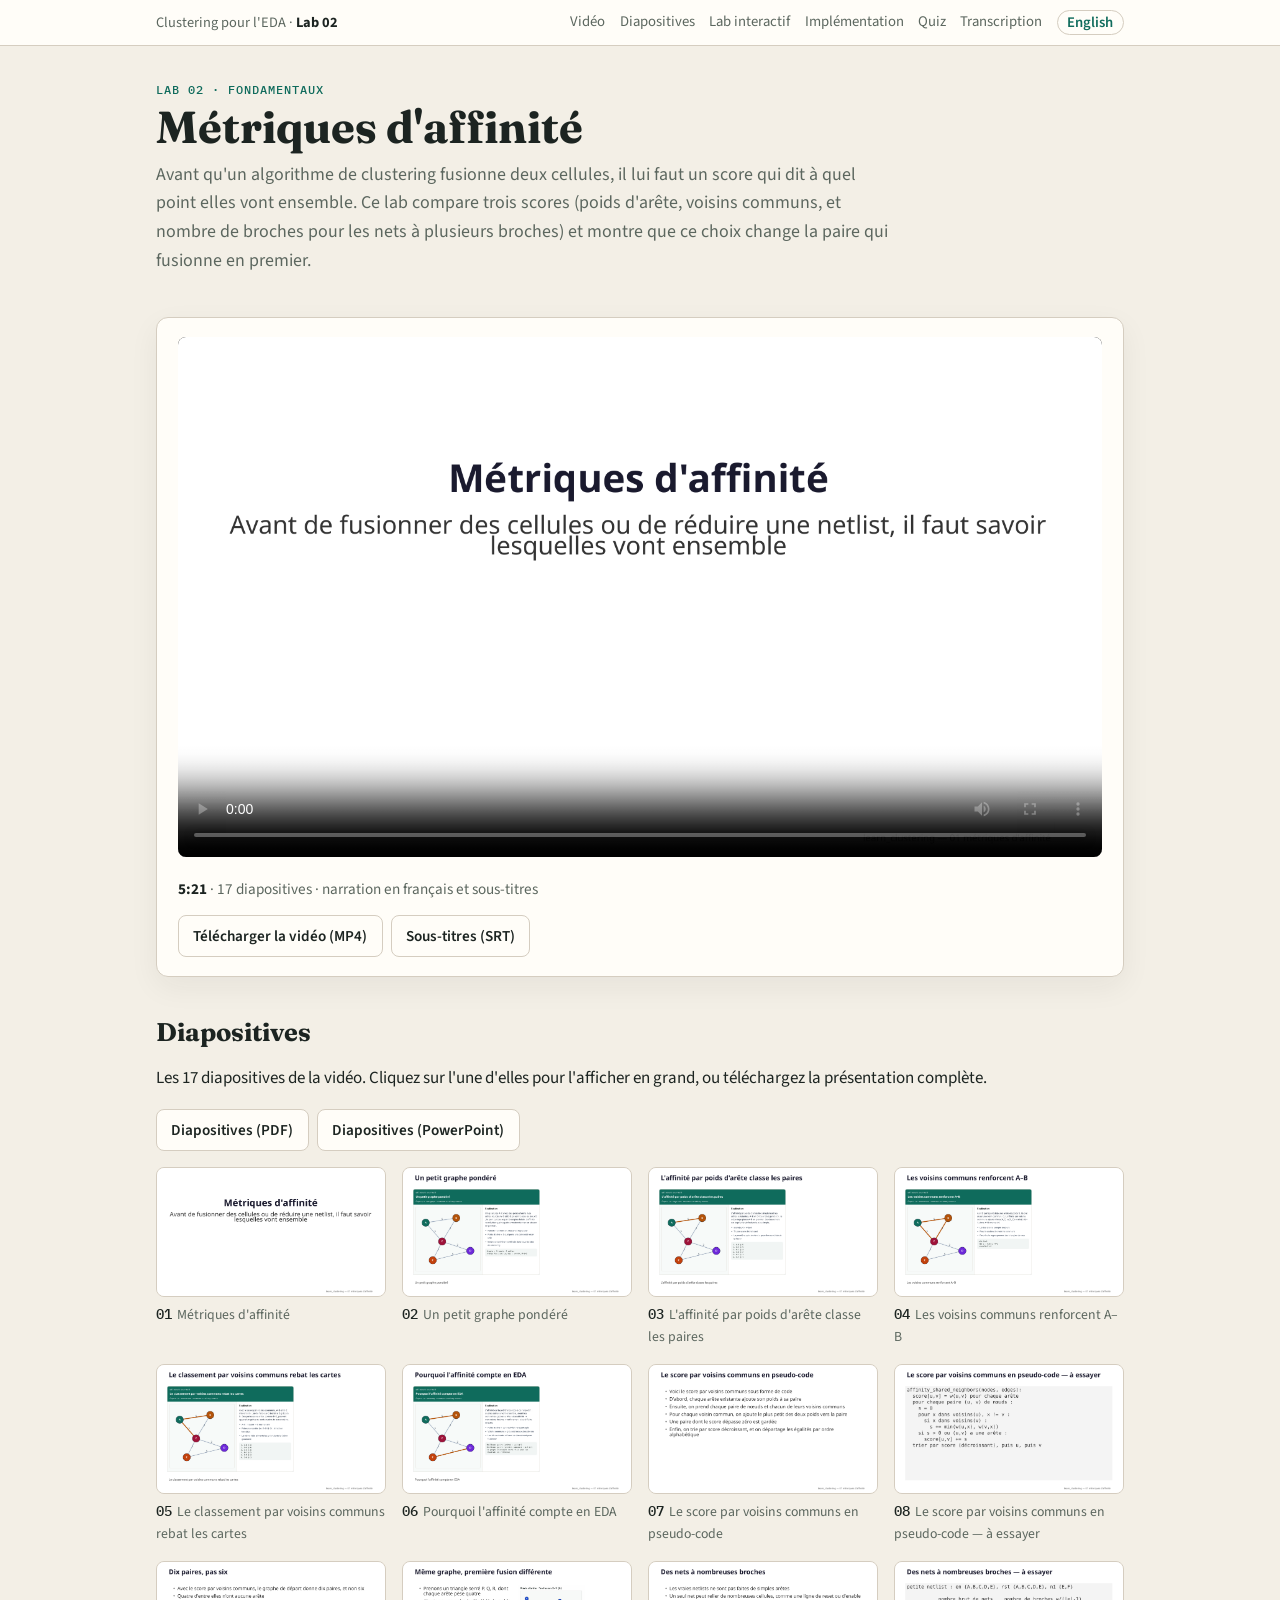
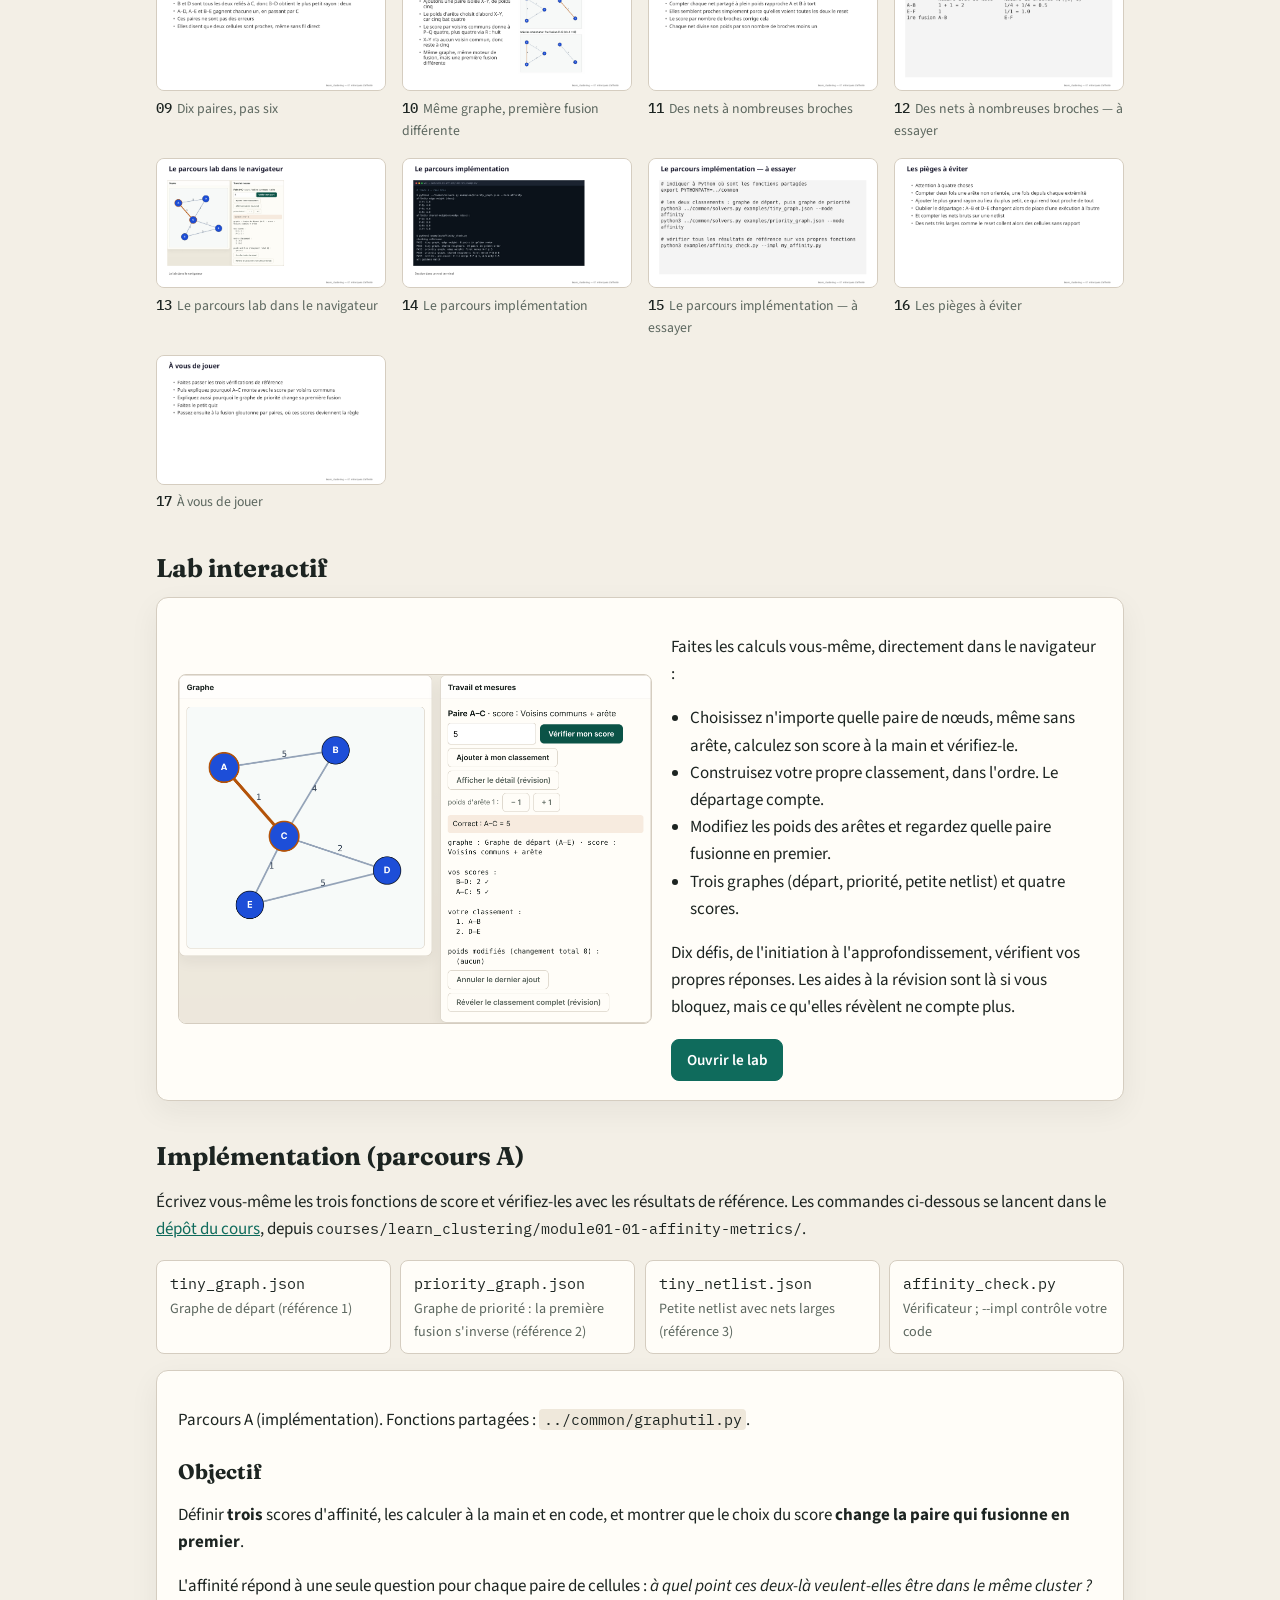
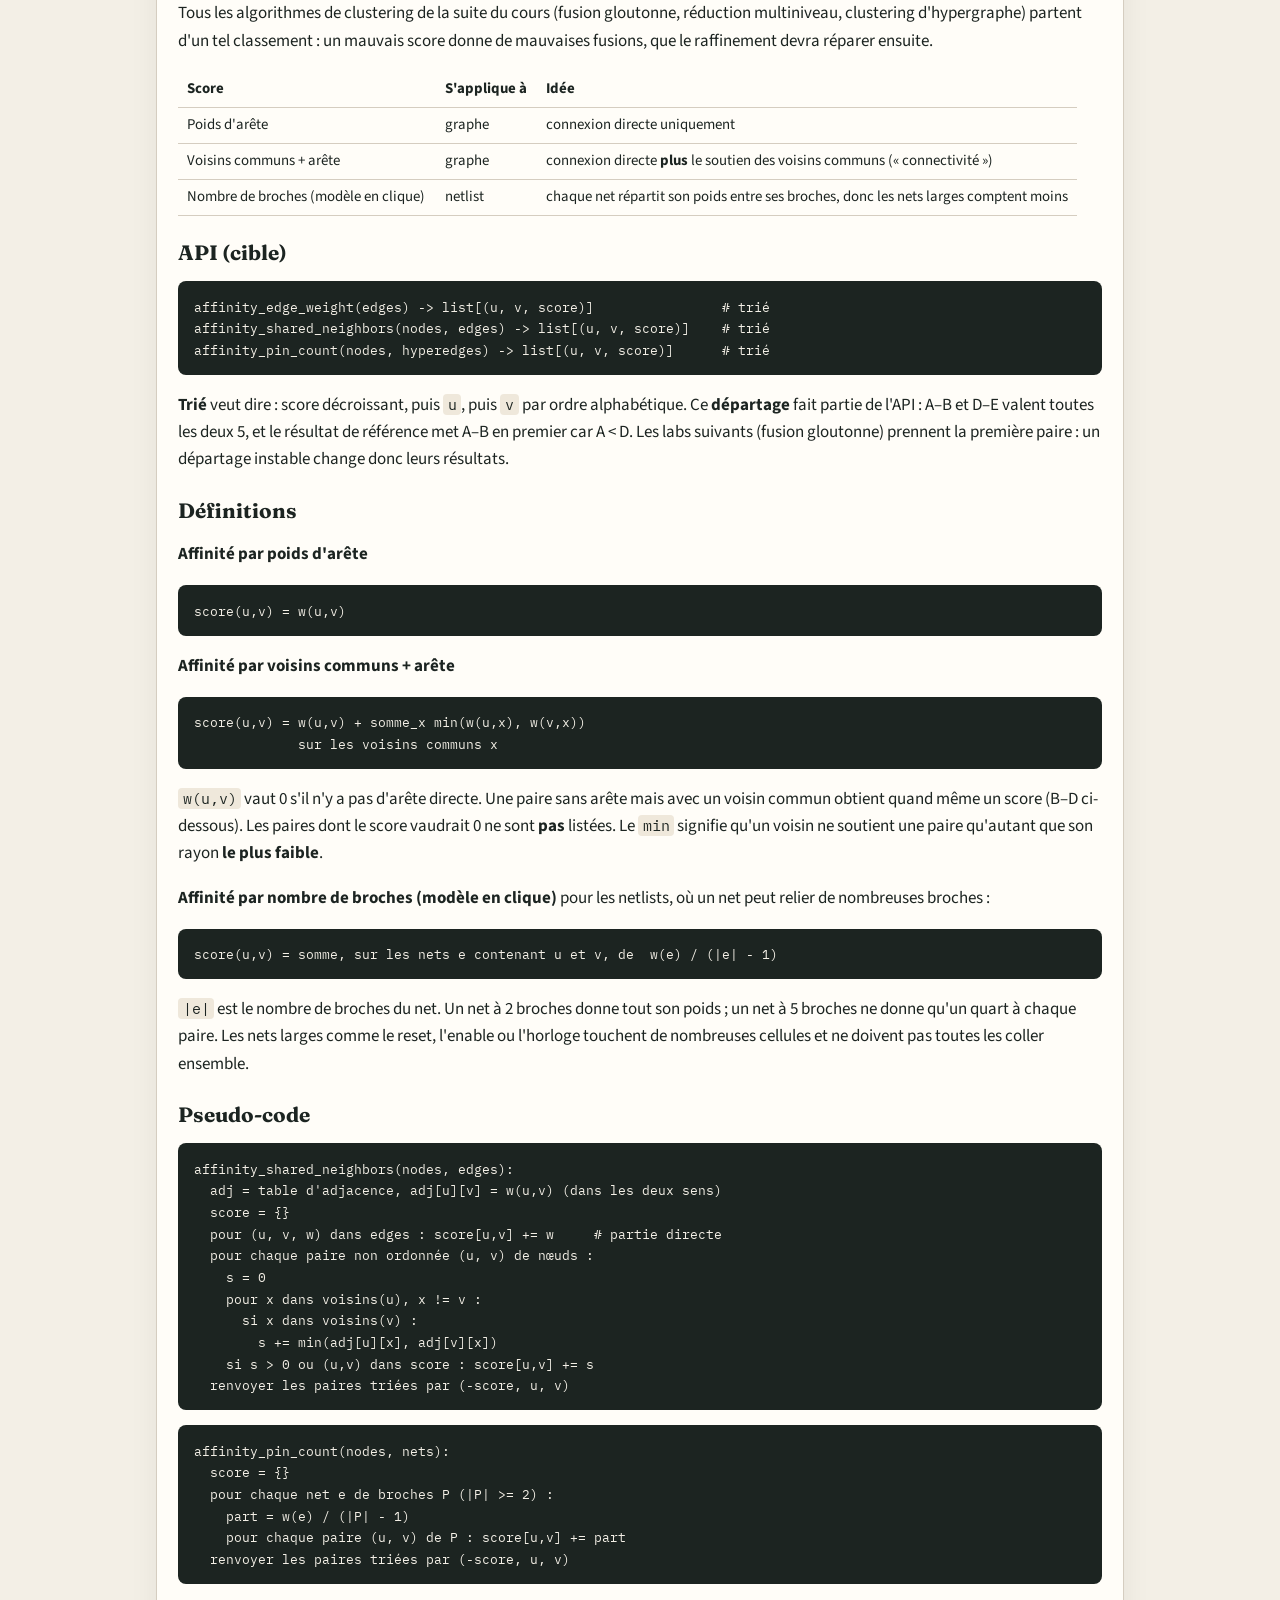
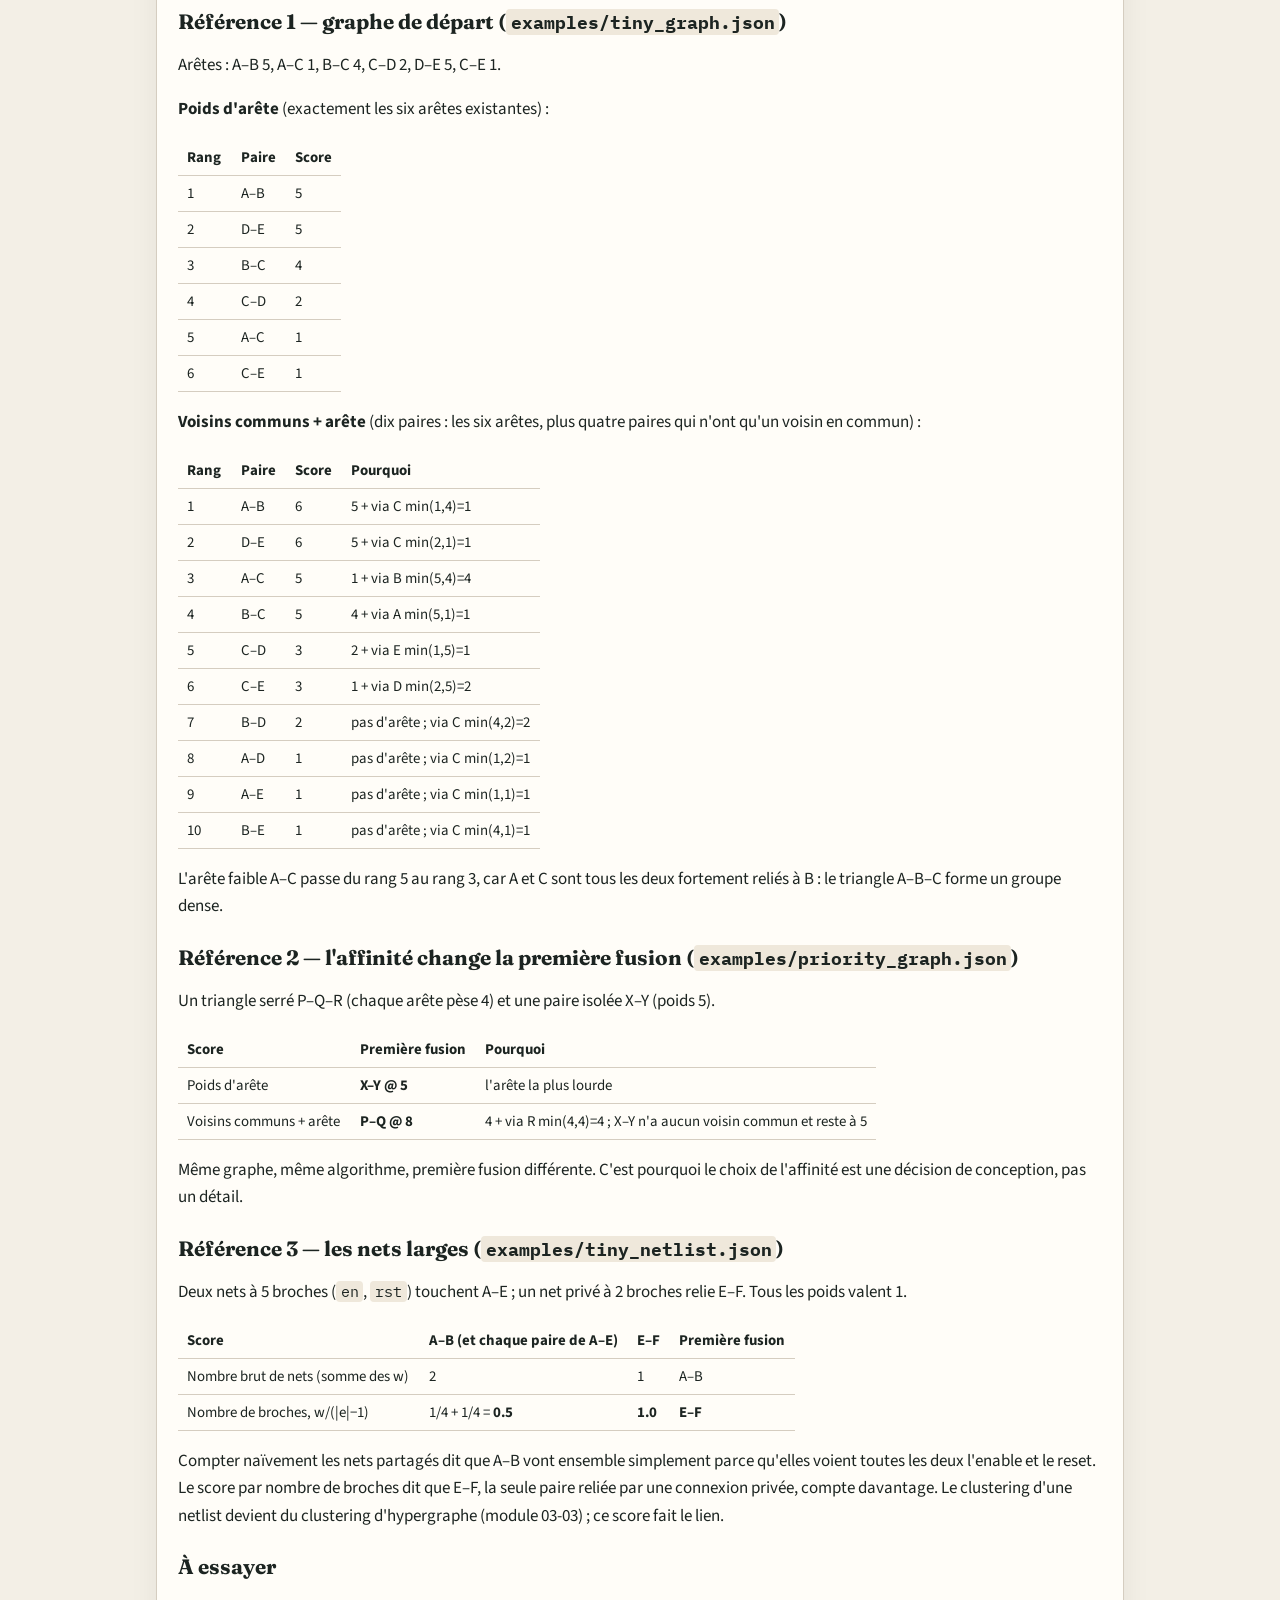
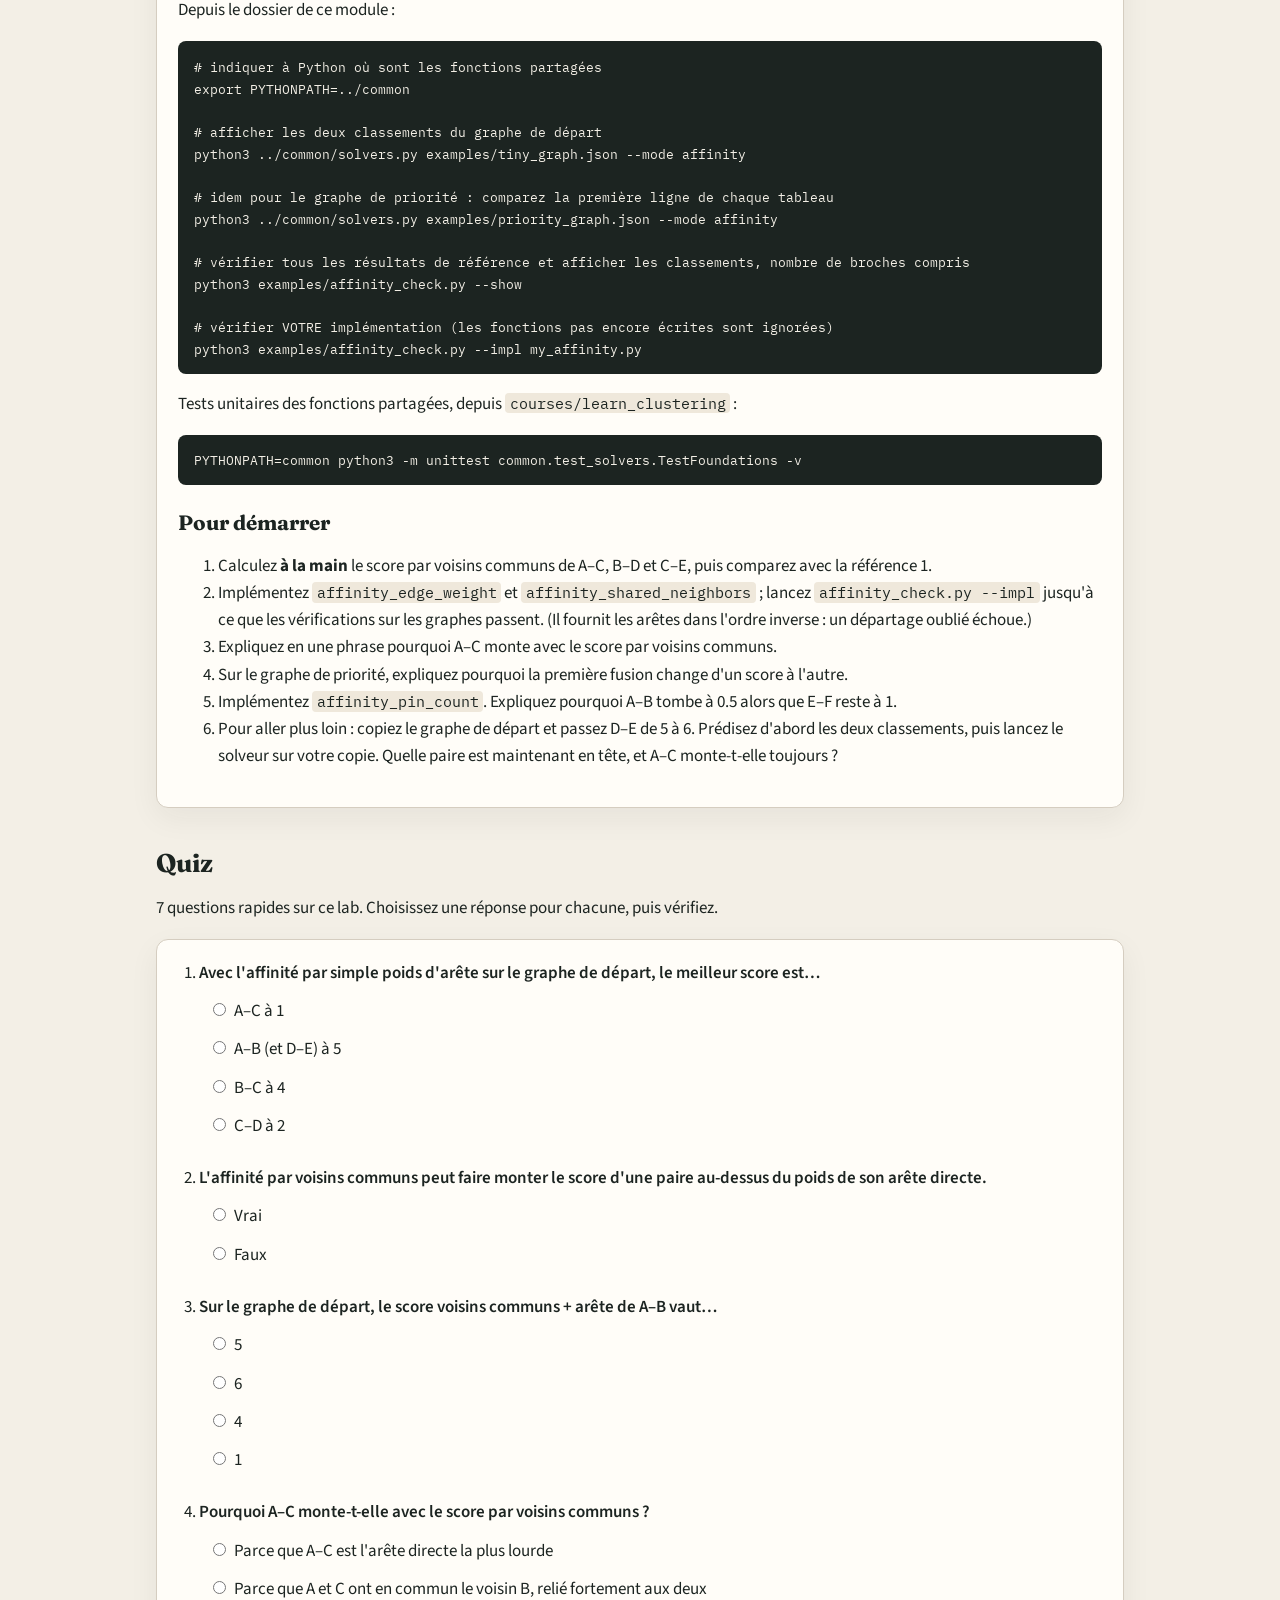
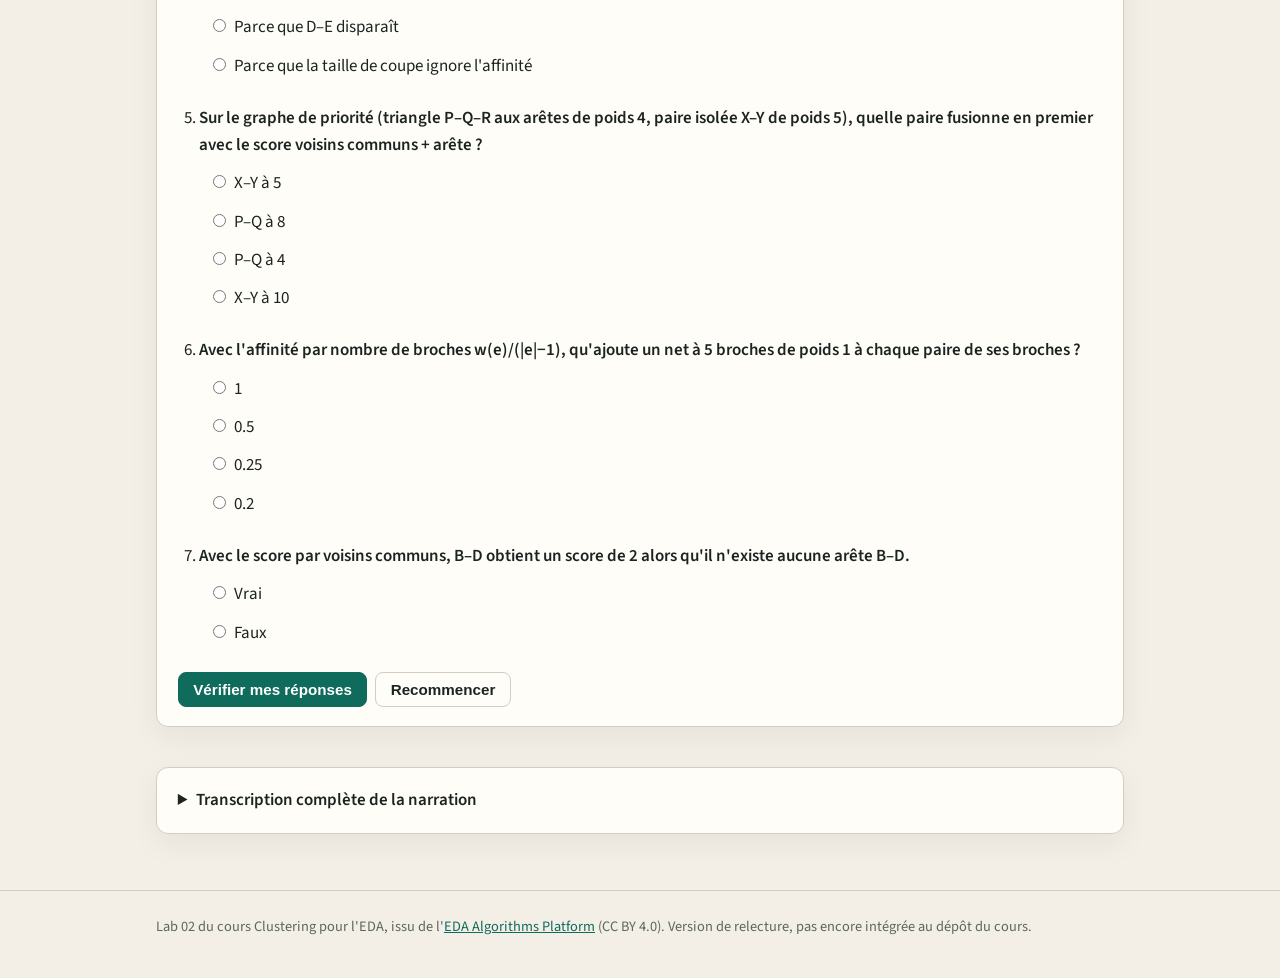
==== docs/fr/index.html @ 21b6558d "Add French version (page, lab, slides, narrated video, subtitles)" ====
<!DOCTYPE html>
<html lang="fr">
<head>
  <meta charset="utf-8">
  <meta name="viewport" content="width=device-width, initial-scale=1">
  <title>Lab 02 — Métriques d'affinité · Clustering pour l'EDA</title>
  <meta name="description" content="Lab 02 du cours Clustering pour l'EDA : affinité par poids d'arête, par voisins communs et par nombre de broches, avec vidéo commentée, diapositives, lab interactif dans le navigateur et quiz.">
  <link rel="alternate" hreflang="en" href="../index.html">
  <link rel="stylesheet" href="../page.css">
</head>
<body>
  <header class="top">
    <div class="wrap">
      <span class="crumb">Clustering pour l'EDA · <strong>Lab 02</strong></span>
      <nav class="toc" aria-label="Sur cette page">
        <a href="#video">Vidéo</a>
        <a href="#slides">Diapositives</a>
        <a href="#lab">Lab interactif</a>
        <a href="#implement">Implémentation</a>
        <a href="#quiz">Quiz</a>
        <a href="#transcript">Transcription</a>
        <a class="lang-switch" href="../index.html" hreflang="en" lang="en" title="Read this page in English">English</a>
      </nav>
    </div>
  </header>

  <main class="wrap">
    <div class="hero">
      <p class="eyebrow">Lab 02 · Fondamentaux</p>
      <h1>Métriques d'affinité</h1>
      <p class="lead">Avant qu'un algorithme de clustering fusionne deux cellules, il lui faut un score qui dit à quel point elles vont ensemble. Ce lab compare trois scores (poids d'arête, voisins communs, et nombre de broches pour les nets à plusieurs broches) et montre que ce choix change la paire qui fusionne en premier.</p>
    </div>

    <section id="video">
      <div class="card video-card">
        <video controls preload="metadata" poster="slides/01.png"><source src="video.mp4" type="video/mp4"><track kind="subtitles" src="subs.vtt" srclang="fr" label="Français" default>Votre navigateur ne prend pas en charge la balise vidéo.</video>
        <p class="meta"><strong>5:21</strong> · 17 diapositives · narration en français et sous-titres</p>
        <div class="btns"><a class="btn" href="video.mp4" download>Télécharger la vidéo (MP4)</a><a class="btn" href="subs.srt" download>Sous-titres (SRT)</a></div>
      </div>
    </section>

    <section id="slides">
      <h2>Diapositives</h2>
      <p>Les 17 diapositives de la vidéo. Cliquez sur l'une d'elles pour l'afficher en grand, ou téléchargez la présentation complète.</p>
      <div class="btns" style="margin-bottom:1rem">
        <a class="btn" href="slides.pdf">Diapositives (PDF)</a>
        <a class="btn" href="slides.pptx" download>Diapositives (PowerPoint)</a>
      </div>
      <div class="slides">
        <figure><a href="slides/01.png"><img src="slides/01.png" loading="lazy" alt="Diapositive 1: Métriques d&#x27;affinité"></a><figcaption><b>01</b>Métriques d&#x27;affinité</figcaption></figure>
<figure><a href="slides/02.png"><img src="slides/02.png" loading="lazy" alt="Diapositive 2: Un petit graphe pondéré"></a><figcaption><b>02</b>Un petit graphe pondéré</figcaption></figure>
<figure><a href="slides/03.png"><img src="slides/03.png" loading="lazy" alt="Diapositive 3: L&#x27;affinité par poids d&#x27;arête classe les paires"></a><figcaption><b>03</b>L&#x27;affinité par poids d&#x27;arête classe les paires</figcaption></figure>
<figure><a href="slides/04.png"><img src="slides/04.png" loading="lazy" alt="Diapositive 4: Les voisins communs renforcent A–B"></a><figcaption><b>04</b>Les voisins communs renforcent A–B</figcaption></figure>
<figure><a href="slides/05.png"><img src="slides/05.png" loading="lazy" alt="Diapositive 5: Le classement par voisins communs rebat les cartes"></a><figcaption><b>05</b>Le classement par voisins communs rebat les cartes</figcaption></figure>
<figure><a href="slides/06.png"><img src="slides/06.png" loading="lazy" alt="Diapositive 6: Pourquoi l&#x27;affinité compte en EDA"></a><figcaption><b>06</b>Pourquoi l&#x27;affinité compte en EDA</figcaption></figure>
<figure><a href="slides/07.png"><img src="slides/07.png" loading="lazy" alt="Diapositive 7: Le score par voisins communs en pseudo-code"></a><figcaption><b>07</b>Le score par voisins communs en pseudo-code</figcaption></figure>
<figure><a href="slides/08.png"><img src="slides/08.png" loading="lazy" alt="Diapositive 8: Le score par voisins communs en pseudo-code — à essayer"></a><figcaption><b>08</b>Le score par voisins communs en pseudo-code — à essayer</figcaption></figure>
<figure><a href="slides/09.png"><img src="slides/09.png" loading="lazy" alt="Diapositive 9: Dix paires, pas six"></a><figcaption><b>09</b>Dix paires, pas six</figcaption></figure>
<figure><a href="slides/10.png"><img src="slides/10.png" loading="lazy" alt="Diapositive 10: Même graphe, première fusion différente"></a><figcaption><b>10</b>Même graphe, première fusion différente</figcaption></figure>
<figure><a href="slides/11.png"><img src="slides/11.png" loading="lazy" alt="Diapositive 11: Des nets à nombreuses broches"></a><figcaption><b>11</b>Des nets à nombreuses broches</figcaption></figure>
<figure><a href="slides/12.png"><img src="slides/12.png" loading="lazy" alt="Diapositive 12: Des nets à nombreuses broches — à essayer"></a><figcaption><b>12</b>Des nets à nombreuses broches — à essayer</figcaption></figure>
<figure><a href="slides/13.png"><img src="slides/13.png" loading="lazy" alt="Diapositive 13: Le parcours lab dans le navigateur"></a><figcaption><b>13</b>Le parcours lab dans le navigateur</figcaption></figure>
<figure><a href="slides/14.png"><img src="slides/14.png" loading="lazy" alt="Diapositive 14: Le parcours implémentation"></a><figcaption><b>14</b>Le parcours implémentation</figcaption></figure>
<figure><a href="slides/15.png"><img src="slides/15.png" loading="lazy" alt="Diapositive 15: Le parcours implémentation — à essayer"></a><figcaption><b>15</b>Le parcours implémentation — à essayer</figcaption></figure>
<figure><a href="slides/16.png"><img src="slides/16.png" loading="lazy" alt="Diapositive 16: Les pièges à éviter"></a><figcaption><b>16</b>Les pièges à éviter</figcaption></figure>
<figure><a href="slides/17.png"><img src="slides/17.png" loading="lazy" alt="Diapositive 17: À vous de jouer"></a><figcaption><b>17</b>À vous de jouer</figcaption></figure>
      </div>
    </section>

    <section id="lab">
      <h2>Lab interactif</h2>
      <div class="card lab-grid">
        <a href="tools/affinity-metrics/index.html"><img src="img/lab-starter.png" alt="Le lab des métriques d'affinité : un graphe à gauche, la saisie du score et votre classement à droite"></a>
        <div>
          <p>Faites les calculs vous-même, directement dans le navigateur :</p>
          <ul>
            <li>Choisissez n&#x27;importe quelle paire de nœuds, même sans arête, calculez son score à la main et vérifiez-le.</li>
<li>Construisez votre propre classement, dans l&#x27;ordre. Le départage compte.</li>
<li>Modifiez les poids des arêtes et regardez quelle paire fusionne en premier.</li>
<li>Trois graphes (départ, priorité, petite netlist) et quatre scores.</li>
          </ul>
          <p>Dix défis, de l'initiation à l'approfondissement, vérifient vos propres réponses. Les aides à la révision sont là si vous bloquez, mais ce qu'elles révèlent ne compte plus.</p>
          <div class="btns"><a class="btn primary" href="tools/affinity-metrics/index.html">Ouvrir le lab</a></div>
        </div>
      </div>
    </section>

    <section id="implement">
      <h2>Implémentation (parcours A)</h2>
      <p>Écrivez vous-même les trois fonctions de score et vérifiez-les avec les résultats de référence. Les commandes ci-dessous se lancent dans le <a href="https://github.com/yongfu-li/eda-learning">dépôt du cours</a>, depuis <code>courses/learn_clustering/module01-01-affinity-metrics/</code>.</p>
      <div class="files">
        <a href="../examples/tiny_graph.json" download><code>tiny_graph.json</code><small>Graphe de départ (référence 1)</small></a>
<a href="../examples/priority_graph.json" download><code>priority_graph.json</code><small>Graphe de priorité : la première fusion s&#x27;inverse (référence 2)</small></a>
<a href="../examples/tiny_netlist.json" download><code>tiny_netlist.json</code><small>Petite netlist avec nets larges (référence 3)</small></a>
<a href="../examples/affinity_check.py" download><code>affinity_check.py</code><small>Vérificateur ; --impl contrôle votre code</small></a>
      </div>
      <div class="card md">
        <h1>Exemples — Métriques d'affinité</h1>
<p>Parcours A (implémentation). Fonctions partagées : <code>../common/graphutil.py</code>.</p>
<h2>Objectif</h2>
<p>Définir <strong>trois</strong> scores d'affinité, les calculer à la main et en code, et montrer que le
choix du score <strong>change la paire qui fusionne en premier</strong>.</p>
<p>L'affinité répond à une seule question pour chaque paire de cellules : <em>à quel point ces deux-là
veulent-elles être dans le même cluster ?</em> Tous les algorithmes de clustering de la suite du cours
(fusion gloutonne, réduction multiniveau, clustering d'hypergraphe) partent d'un tel classement :
un mauvais score donne de mauvaises fusions, que le raffinement devra réparer ensuite.</p>
<table>
<thead>
<tr>
<th>Score</th>
<th>S'applique à</th>
<th>Idée</th>
</tr>
</thead>
<tbody>
<tr>
<td>Poids d'arête</td>
<td>graphe</td>
<td>connexion directe uniquement</td>
</tr>
<tr>
<td>Voisins communs + arête</td>
<td>graphe</td>
<td>connexion directe <strong>plus</strong> le soutien des voisins communs (« connectivité »)</td>
</tr>
<tr>
<td>Nombre de broches (modèle en clique)</td>
<td>netlist</td>
<td>chaque net répartit son poids entre ses broches, donc les nets larges comptent moins</td>
</tr>
</tbody>
</table>
<h2>API (cible)</h2>
<pre><code class="language-text">affinity_edge_weight(edges) -&gt; list[(u, v, score)]                # trié
affinity_shared_neighbors(nodes, edges) -&gt; list[(u, v, score)]    # trié
affinity_pin_count(nodes, hyperedges) -&gt; list[(u, v, score)]      # trié
</code></pre>
<p><strong>Trié</strong> veut dire : score décroissant, puis <code>u</code>, puis <code>v</code> par ordre alphabétique. Ce <strong>départage</strong>
fait partie de l'API : A–B et D–E valent toutes les deux 5, et le résultat de référence met A–B en
premier car A &lt; D. Les labs suivants (fusion gloutonne) prennent la première paire : un départage
instable change donc leurs résultats.</p>
<h2>Définitions</h2>
<p><strong>Affinité par poids d'arête</strong></p>
<pre><code class="language-text">score(u,v) = w(u,v)
</code></pre>
<p><strong>Affinité par voisins communs + arête</strong></p>
<pre><code class="language-text">score(u,v) = w(u,v) + somme_x min(w(u,x), w(v,x))
             sur les voisins communs x
</code></pre>
<p><code>w(u,v)</code> vaut 0 s'il n'y a pas d'arête directe. Une paire sans arête mais avec un voisin commun
obtient quand même un score (B–D ci-dessous). Les paires dont le score vaudrait 0 ne sont <strong>pas</strong>
listées. Le <code>min</code> signifie qu'un voisin ne soutient une paire qu'autant que son rayon <strong>le plus faible</strong>.</p>
<p><strong>Affinité par nombre de broches (modèle en clique)</strong> pour les netlists, où un net peut relier
de nombreuses broches :</p>
<pre><code class="language-text">score(u,v) = somme, sur les nets e contenant u et v, de  w(e) / (|e| - 1)
</code></pre>
<p><code>|e|</code> est le nombre de broches du net. Un net à 2 broches donne tout son poids ; un net à 5 broches
ne donne qu'un quart à chaque paire. Les nets larges comme le reset, l'enable ou l'horloge touchent
de nombreuses cellules et ne doivent pas toutes les coller ensemble.</p>
<h2>Pseudo-code</h2>
<pre><code class="language-text">affinity_shared_neighbors(nodes, edges):
  adj = table d'adjacence, adj[u][v] = w(u,v) (dans les deux sens)
  score = {}
  pour (u, v, w) dans edges : score[u,v] += w     # partie directe
  pour chaque paire non ordonnée (u, v) de nœuds :
    s = 0
    pour x dans voisins(u), x != v :
      si x dans voisins(v) :
        s += min(adj[u][x], adj[v][x])
    si s &gt; 0 ou (u,v) dans score : score[u,v] += s
  renvoyer les paires triées par (-score, u, v)
</code></pre>
<pre><code class="language-text">affinity_pin_count(nodes, nets):
  score = {}
  pour chaque net e de broches P (|P| &gt;= 2) :
    part = w(e) / (|P| - 1)
    pour chaque paire (u, v) de P : score[u,v] += part
  renvoyer les paires triées par (-score, u, v)
</code></pre>
<h2>Référence 1 — graphe de départ (<code>examples/tiny_graph.json</code>)</h2>
<p>Arêtes : A–B 5, A–C 1, B–C 4, C–D 2, D–E 5, C–E 1.</p>
<p><strong>Poids d'arête</strong> (exactement les six arêtes existantes) :</p>
<table>
<thead>
<tr>
<th>Rang</th>
<th>Paire</th>
<th>Score</th>
</tr>
</thead>
<tbody>
<tr>
<td>1</td>
<td>A–B</td>
<td>5</td>
</tr>
<tr>
<td>2</td>
<td>D–E</td>
<td>5</td>
</tr>
<tr>
<td>3</td>
<td>B–C</td>
<td>4</td>
</tr>
<tr>
<td>4</td>
<td>C–D</td>
<td>2</td>
</tr>
<tr>
<td>5</td>
<td>A–C</td>
<td>1</td>
</tr>
<tr>
<td>6</td>
<td>C–E</td>
<td>1</td>
</tr>
</tbody>
</table>
<p><strong>Voisins communs + arête</strong> (dix paires : les six arêtes, plus quatre paires qui n'ont qu'un voisin en commun) :</p>
<table>
<thead>
<tr>
<th>Rang</th>
<th>Paire</th>
<th>Score</th>
<th>Pourquoi</th>
</tr>
</thead>
<tbody>
<tr>
<td>1</td>
<td>A–B</td>
<td>6</td>
<td>5 + via C min(1,4)=1</td>
</tr>
<tr>
<td>2</td>
<td>D–E</td>
<td>6</td>
<td>5 + via C min(2,1)=1</td>
</tr>
<tr>
<td>3</td>
<td>A–C</td>
<td>5</td>
<td>1 + via B min(5,4)=4</td>
</tr>
<tr>
<td>4</td>
<td>B–C</td>
<td>5</td>
<td>4 + via A min(5,1)=1</td>
</tr>
<tr>
<td>5</td>
<td>C–D</td>
<td>3</td>
<td>2 + via E min(1,5)=1</td>
</tr>
<tr>
<td>6</td>
<td>C–E</td>
<td>3</td>
<td>1 + via D min(2,5)=2</td>
</tr>
<tr>
<td>7</td>
<td>B–D</td>
<td>2</td>
<td>pas d'arête ; via C min(4,2)=2</td>
</tr>
<tr>
<td>8</td>
<td>A–D</td>
<td>1</td>
<td>pas d'arête ; via C min(1,2)=1</td>
</tr>
<tr>
<td>9</td>
<td>A–E</td>
<td>1</td>
<td>pas d'arête ; via C min(1,1)=1</td>
</tr>
<tr>
<td>10</td>
<td>B–E</td>
<td>1</td>
<td>pas d'arête ; via C min(4,1)=1</td>
</tr>
</tbody>
</table>
<p>L'arête faible A–C passe du rang 5 au rang 3, car A et C sont tous les deux fortement reliés à B :
le triangle A–B–C forme un groupe dense.</p>
<h2>Référence 2 — l'affinité change la première fusion (<code>examples/priority_graph.json</code>)</h2>
<p>Un triangle serré P–Q–R (chaque arête pèse 4) et une paire isolée X–Y (poids 5).</p>
<table>
<thead>
<tr>
<th>Score</th>
<th>Première fusion</th>
<th>Pourquoi</th>
</tr>
</thead>
<tbody>
<tr>
<td>Poids d'arête</td>
<td><strong>X–Y @ 5</strong></td>
<td>l'arête la plus lourde</td>
</tr>
<tr>
<td>Voisins communs + arête</td>
<td><strong>P–Q @ 8</strong></td>
<td>4 + via R min(4,4)=4 ; X–Y n'a aucun voisin commun et reste à 5</td>
</tr>
</tbody>
</table>
<p>Même graphe, même algorithme, première fusion différente. C'est pourquoi le choix de l'affinité
est une décision de conception, pas un détail.</p>
<h2>Référence 3 — les nets larges (<code>examples/tiny_netlist.json</code>)</h2>
<p>Deux nets à 5 broches (<code>en</code>, <code>rst</code>) touchent A–E ; un net privé à 2 broches relie E–F. Tous les poids valent 1.</p>
<table>
<thead>
<tr>
<th>Score</th>
<th>A–B (et chaque paire de A–E)</th>
<th>E–F</th>
<th>Première fusion</th>
</tr>
</thead>
<tbody>
<tr>
<td>Nombre brut de nets (somme des w)</td>
<td>2</td>
<td>1</td>
<td>A–B</td>
</tr>
<tr>
<td>Nombre de broches, w/(|e|−1)</td>
<td>1/4 + 1/4 = <strong>0.5</strong></td>
<td><strong>1.0</strong></td>
<td><strong>E–F</strong></td>
</tr>
</tbody>
</table>
<p>Compter naïvement les nets partagés dit que A–B vont ensemble simplement parce qu'elles voient toutes
les deux l'enable et le reset. Le score par nombre de broches dit que E–F, la seule paire reliée par
une connexion privée, compte davantage. Le clustering d'une netlist devient du clustering d'hypergraphe
(module 03-03) ; ce score fait le lien.</p>
<h2>À essayer</h2>
<p>Depuis le dossier de ce module :</p>
<pre><code class="language-bash"># indiquer à Python où sont les fonctions partagées
export PYTHONPATH=../common

# afficher les deux classements du graphe de départ
python3 ../common/solvers.py examples/tiny_graph.json --mode affinity

# idem pour le graphe de priorité : comparez la première ligne de chaque tableau
python3 ../common/solvers.py examples/priority_graph.json --mode affinity

# vérifier tous les résultats de référence et afficher les classements, nombre de broches compris
python3 examples/affinity_check.py --show

# vérifier VOTRE implémentation (les fonctions pas encore écrites sont ignorées)
python3 examples/affinity_check.py --impl my_affinity.py
</code></pre>
<p>Tests unitaires des fonctions partagées, depuis <code>courses/learn_clustering</code> :</p>
<pre><code class="language-bash">PYTHONPATH=common python3 -m unittest common.test_solvers.TestFoundations -v
</code></pre>
<h2>Pour démarrer</h2>
<ol>
<li>Calculez <strong>à la main</strong> le score par voisins communs de A–C, B–D et C–E, puis comparez avec la référence 1.</li>
<li>Implémentez <code>affinity_edge_weight</code> et <code>affinity_shared_neighbors</code> ; lancez
   <code>affinity_check.py --impl</code> jusqu'à ce que les vérifications sur les graphes passent. (Il fournit les
   arêtes dans l'ordre inverse : un départage oublié échoue.)</li>
<li>Expliquez en une phrase pourquoi A–C monte avec le score par voisins communs.</li>
<li>Sur le graphe de priorité, expliquez pourquoi la première fusion change d'un score à l'autre.</li>
<li>Implémentez <code>affinity_pin_count</code>. Expliquez pourquoi A–B tombe à 0.5 alors que E–F reste à 1.</li>
<li>Pour aller plus loin : copiez le graphe de départ et passez D–E de 5 à 6. Prédisez d'abord les deux
   classements, puis lancez le solveur sur votre copie. Quelle paire est maintenant en tête, et A–C
   monte-t-elle toujours ?</li>
</ol>
      </div>
    </section>

    <section id="quiz">
      <h2>Quiz</h2>
      <p>7 questions rapides sur ce lab. Choisissez une réponse pour chacune, puis vérifiez.</p>
      <div class="card quiz" id="quiz-root"
           data-check="Vérifier mes réponses" data-reset="Recommencer" data-pass="réussi"
           data-fail="réessayez" data-true="Vrai" data-false="Faux"></div>
      <script type="application/json" id="quiz-data">{"module": "module01-01-affinity-metrics", "title": "Quiz : métriques d'affinité", "passing_score": 0.67, "items": [{"id": "q1", "type": "multiple_choice", "prompt": "Avec l'affinité par simple poids d'arête sur le graphe de départ, le meilleur score est…", "choices": ["A–C à 1", "A–B (et D–E) à 5", "B–C à 4", "C–D à 2"], "answer": 1, "explain": "Les arêtes les plus lourdes sont A–B et D–E, de poids 5."}, {"id": "q2", "type": "true_false", "prompt": "L'affinité par voisins communs peut faire monter le score d'une paire au-dessus du poids de son arête directe.", "answer": true, "explain": "Le soutien des voisins communs s'ajoute au poids direct."}, {"id": "q3", "type": "multiple_choice", "prompt": "Sur le graphe de départ, le score voisins communs + arête de A–B vaut…", "choices": ["5", "6", "4", "1"], "answer": 1, "explain": "5 + min(A–C, B–C) = 5 + 1 = 6."}, {"id": "q4", "type": "multiple_choice", "prompt": "Pourquoi A–C monte-t-elle avec le score par voisins communs ?", "choices": ["Parce que A–C est l'arête directe la plus lourde", "Parce que A et C ont en commun le voisin B, relié fortement aux deux", "Parce que D–E disparaît", "Parce que la taille de coupe ignore l'affinité"], "answer": 1, "explain": "min(A–B, C–B) = 4 vient renforcer la faible arête A–C."}, {"id": "q5", "type": "multiple_choice", "prompt": "Sur le graphe de priorité (triangle P–Q–R aux arêtes de poids 4, paire isolée X–Y de poids 5), quelle paire fusionne en premier avec le score voisins communs + arête ?", "choices": ["X–Y à 5", "P–Q à 8", "P–Q à 4", "X–Y à 10"], "answer": 1, "explain": "P–Q = 4 + via R min(4,4) = 8. X–Y n'a aucun voisin commun et reste à 5. Le poids d'arête seul aurait fusionné X–Y en premier."}, {"id": "q6", "type": "multiple_choice", "prompt": "Avec l'affinité par nombre de broches w(e)/(|e|−1), qu'ajoute un net à 5 broches de poids 1 à chaque paire de ses broches ?", "choices": ["1", "0.5", "0.25", "0.2"], "answer": 2, "explain": "1 / (5 − 1) = 0.25. Les nets larges, comme le reset ou l'enable, répartissent leur poids et ne collent pas toutes les cellules ensemble."}, {"id": "q7", "type": "true_false", "prompt": "Avec le score par voisins communs, B–D obtient un score de 2 alors qu'il n'existe aucune arête B–D.", "answer": true, "explain": "B et D ont en commun le voisin C : min(w(B,C), w(D,C)) = min(4, 2) = 2. Seules les paires de score total 0 sont exclues."}]}</script>
    </section>

    <section id="transcript">
      <details class="card transcript">
        <summary>Transcription complète de la narration</summary>
        <h3>Métriques d&#x27;affinité</h3><p>Avant de fusionner des cellules ou de réduire une netlist, il faut savoir lesquelles vont ensemble. Ce score, c&#x27;est l&#x27;affinité. Vous allez comparer le poids d&#x27;arête et le score par voisins communs. Les deux sont testés sur le même petit graphe, pour voir qui fusionne en premier. Ensuite, vous verrez un graphe où ces deux scores ne sont pas d&#x27;accord. Enfin, un troisième score traite les vraies netlists, où un seul net touche de nombreuses cellules.</p>
<h3>Un petit graphe pondéré</h3><p>Cinq cellules, de A à E, reliées par des arêtes pondérées. Les arêtes lourdes A–B et D–E pèsent toutes les deux cinq ; le pont qui passe par C est plus faible. C&#x27;est l&#x27;affinité qui va décider quelles paires veulent former un cluster en premier.</p>
<h3>L&#x27;affinité par poids d&#x27;arête classe les paires</h3><p>L&#x27;affinité par poids d&#x27;arête se contente de trier les arêtes existantes. A–B et D–E sont à égalité à cinq ; le départage place A–B en premier. Ce classement est la priorité de fusion la plus simple.</p>
<h3>Les voisins communs renforcent A–B</h3><p>A et B partagent déjà une arête de poids cinq. Ils ont aussi un voisin commun : C. L&#x27;affinité par voisins communs ajoute le plus petit des deux rayons, c&#x27;est-à-dire un, donc A–B monte à six.</p>
<h3>Le classement par voisins communs rebat les cartes</h3><p>Avec le score par voisins communs, A–B et D–E mènent à six. L&#x27;arête faible A–C bondit à cinq grâce à B. Des paires sans arête, comme B–D, peuvent apparaître uniquement grâce à leurs voisins communs.</p>
<h3>Pourquoi l&#x27;affinité compte en EDA</h3><p>L&#x27;affinité, c&#x27;est la préférence locale de l&#x27;objectif : quelles cellules vont ensemble, avant les contraintes globales. Une mauvaise affinité donne de mauvaises fusions, et un raffinement plus difficile ensuite.</p>
<h3>Le score par voisins communs en pseudo-code</h3><p>Voici le score par voisins communs sous forme de code. D&#x27;abord, chaque arête existante ajoute son poids à sa paire. Ensuite, on prend chaque paire de nœuds et chacun de leurs voisins communs. Pour chaque voisin commun, on ajoute le plus petit des deux poids vers la paire. Une paire dont le score dépasse zéro est gardée. Enfin, on trie par score décroissant, et on départage les égalités par ordre alphabétique. Ainsi, la liste est toujours la même.</p>
<h3>Dix paires, pas six</h3><p>Avec le score par voisins communs, le graphe de départ donne dix paires, et non six. Quatre d&#x27;entre elles n&#x27;ont aucune arête. B et D sont tous les deux reliés à C, donc B–D obtient le plus petit rayon : deux. A–D, A–E et B–E gagnent chacune un, en passant par C. Ces paires ne sont pas des erreurs. Elles disent que deux cellules sont proches, même sans fil direct. Une paire n&#x27;est exclue que si son score vaut zéro.</p>
<h3>Même graphe, première fusion différente</h3><p>Prenons un triangle serré P, Q, R, dont chaque arête pèse quatre. Ajoutons une paire isolée X–Y, de poids cinq. Le poids d&#x27;arête choisit d&#x27;abord X–Y, car cinq bat quatre. Le score par voisins communs donne à P–Q quatre, plus quatre via R : huit. X–Y n&#x27;a aucun voisin commun, donc reste à cinq. Même graphe, même moteur de fusion, mais une première fusion différente.</p>
<h3>Des nets à nombreuses broches</h3><p>Les vraies netlists ne sont pas faites de simples arêtes. Un seul net peut relier de nombreuses cellules, comme une ligne de reset ou d&#x27;enable. Compter chaque net partagé à plein poids rapproche A et B à tort. Elles semblent proches simplement parce qu&#x27;elles voient toutes les deux le reset. Le score par nombre de broches corrige cela. Chaque net divise son poids par son nombre de broches moins un. Un net à deux broches compte donc entièrement. Un net à cinq broches ne donne qu&#x27;un quart à chaque paire.</p>
<h3>Le parcours lab dans le navigateur</h3><p>Dans le lab du navigateur, c&#x27;est vous qui calculez les scores. Cliquez sur deux nœuds pour choisir une paire, même une paire sans arête, calculez son score à la main, puis saisissez-le. Vous pouvez aussi construire votre propre classement, une paire à la fois, et modifier les poids des arêtes pour voir quelle paire fusionne en premier. Vous pouvez passer d&#x27;un graphe à l&#x27;autre et d&#x27;un score à l&#x27;autre. Les dix défis vérifient ce que vous avez saisi, votre classement et vos modifications. Le détail du calcul et le classement complet sont là pour réviser, mais tout ce qu&#x27;ils révèlent ne compte plus.</p>
<h3>Le parcours implémentation</h3><p>Dans le parcours implémentation, affichez les deux classements pour le graphe de départ, puis pour le graphe de priorité, et comparez la première ligne de chaque tableau. Ensuite, écrivez vos propres fonctions de score, y compris le nombre de broches, et lancez le vérificateur sur votre fichier. Il contrôle les trois scores, et il fournit les arêtes dans le désordre : un départage oublié apparaît donc comme un échec.</p>
<h3>Les pièges à éviter</h3><p>Attention à quatre choses. Compter deux fois une arête non orientée, une fois depuis chaque extrémité. Ajouter le plus grand rayon au lieu du plus petit, ce qui rend tout proche de tout. Oublier le départage : A–B et D–E changent alors de place d&#x27;une exécution à l&#x27;autre. Et compter les nets bruts sur une netlist. Des nets très larges comme le reset collent alors des cellules sans rapport.</p>
<h3>À vous de jouer</h3><p>Faites passer les trois vérifications de référence. Puis expliquez pourquoi A–C monte avec le score par voisins communs. Expliquez aussi pourquoi le graphe de priorité change sa première fusion. Faites le petit quiz. Passez ensuite à la fusion gloutonne par paires, où ces scores deviennent la règle.</p>
      </details>
    </section>
  </main>

  <footer>
    <div class="wrap">Lab 02 du cours Clustering pour l'EDA, issu de l'<a href="https://github.com/yongfu-li/eda-learning">EDA Algorithms Platform</a> (CC BY 4.0). Version de relecture, pas encore intégrée au dépôt du cours.</div>
  </footer>
  <script>
    // Keep the reader's place (#section) when switching language.
    document.querySelectorAll("a.lang-switch").forEach((a) =>
      a.addEventListener("click", () => { a.href = a.getAttribute("href").split("#")[0] + location.hash; })
    );
  </script>
  <script src="../quiz.js"></script>
</body>
</html>
---- docs/page.css ----
/* Lab 02 landing page. Tokens match the course platform (platform/assets/site.css). */
@import url("https://fonts.googleapis.com/css2?family=Fraunces:opsz,wght@9..144,500;9..144,700&family=IBM+Plex+Mono:wght@400;500&family=Source+Sans+3:wght@400;600;700&display=swap");

:root {
  --bg: #f3efe6;
  --surface: #fffdf8;
  --surface2: #efe8db;
  --ink: #1c2421;
  --muted: #5c675f;
  --accent: #0f6b5c;
  --accent-hover: #0b5347;
  --accent-soft: #d7efe8;
  --line: #d5cdc0;
  --ok: #1f7a4c;
  --ok-bg: #e4f5eb;
  --err: #a33b3b;
  --err-bg: #f8e6e6;
  --radius: 12px;
  --shadow: 0 10px 30px rgba(28, 36, 33, 0.06);
  --font: "Source Sans 3", "Segoe UI", sans-serif;
  --display: "Fraunces", Georgia, serif;
  --mono: "IBM Plex Mono", ui-monospace, monospace;
  --max: 1000px;
}

* { box-sizing: border-box; }
html { scroll-behavior: smooth; }
body {
  margin: 0;
  background: var(--bg);
  color: var(--ink);
  font: 17px/1.6 var(--font);
}
a { color: var(--accent); }
a:hover { color: var(--accent-hover); }
img { max-width: 100%; height: auto; display: block; }
code, pre { font-family: var(--mono); font-size: 0.88em; }

.wrap { max-width: var(--max); margin: 0 auto; padding: 0 16px; }

/* header + nav */
.top { border-bottom: 1px solid var(--line); background: var(--surface); position: sticky; top: 0; z-index: 5; }
.top .wrap { display: flex; flex-wrap: wrap; gap: 0.25rem 1.25rem; align-items: center; justify-content: space-between; padding-top: 0.6rem; padding-bottom: 0.6rem; }
.crumb { font-size: 0.9rem; color: var(--muted); }
.crumb strong { color: var(--ink); }
.toc { display: flex; flex-wrap: wrap; gap: 0.2rem 0.9rem; font-size: 0.92rem; }
.toc a { text-decoration: none; color: var(--muted); }
.toc a:hover { color: var(--accent); }

.hero { padding: 2.2rem 0 0.6rem; }
.eyebrow { font: 500 0.78rem var(--mono); letter-spacing: 0.08em; text-transform: uppercase; color: var(--accent); margin: 0; }
h1 { font: 700 clamp(2rem, 5vw, 2.8rem)/1.1 var(--display); margin: 0.3rem 0 0.6rem; }
.lead { font-size: 1.12rem; color: var(--muted); max-width: 46rem; margin: 0; }
h2 { font: 700 1.6rem/1.2 var(--display); margin: 0 0 0.8rem; }
h3 { font-size: 1.1rem; margin: 1.4rem 0 0.4rem; }

section { padding: 2rem 0 0.5rem; scroll-margin-top: 4rem; }
.card { background: var(--surface); border: 1px solid var(--line); border-radius: var(--radius); box-shadow: var(--shadow); padding: 1.2rem 1.3rem; }

/* video */
.video-card video { width: 100%; border-radius: 8px; background: #000; aspect-ratio: 16 / 9; }
.meta { margin: 0.7rem 0 0; color: var(--muted); font-size: 0.95rem; }
.meta strong { color: var(--ink); }
.missing { padding: 2.5rem 1rem; text-align: center; color: var(--muted); background: var(--surface2); border-radius: 8px; }

.btns { display: flex; flex-wrap: wrap; gap: 0.5rem; margin-top: 0.8rem; }
.btn { display: inline-flex; align-items: center; gap: 0.35rem; padding: 0.5rem 0.9rem; border-radius: 8px; border: 1px solid var(--line); background: var(--surface); color: var(--ink); text-decoration: none; font-weight: 600; font-size: 0.95rem; cursor: pointer; }
.btn:hover { border-color: var(--accent); color: var(--accent); }
.btn.primary { background: var(--accent); border-color: var(--accent); color: #fff; }
.btn.primary:hover { background: var(--accent-hover); color: #fff; }

/* lab */
.lab-grid { display: grid; grid-template-columns: 1.1fr 1fr; gap: 1.2rem; align-items: center; }
.lab-grid img { border-radius: 8px; border: 1px solid var(--line); }
.lab-grid ul { margin: 0.4rem 0 0; padding-left: 1.2rem; }
@media (max-width: 760px) { .lab-grid { grid-template-columns: 1fr; } }

/* slides */
.slides { display: grid; grid-template-columns: repeat(auto-fill, minmax(220px, 1fr)); gap: 1rem; }
.slides figure { margin: 0; }
.slides a { display: block; border: 1px solid var(--line); border-radius: 8px; overflow: hidden; background: #fff; }
.slides a:hover { border-color: var(--accent); }
.slides figcaption { font-size: 0.86rem; color: var(--muted); margin-top: 0.35rem; }
.slides figcaption b { color: var(--ink); font-family: var(--mono); font-weight: 500; margin-right: 0.3rem; }

/* quiz */
.quiz ol { padding-left: 1.3rem; margin: 0; }
.quiz li { margin-bottom: 1.2rem; }
.quiz .q { font-weight: 600; margin-bottom: 0.35rem; }
.quiz label { display: block; padding: 0.35rem 0.6rem; border-radius: 6px; cursor: pointer; }
.quiz label:hover { background: var(--surface2); }
.quiz input { margin-right: 0.5rem; }
.quiz .good { background: var(--ok-bg); }
.quiz .bad { background: var(--err-bg); }
.quiz .why { font-size: 0.92rem; color: var(--muted); margin: 0.3rem 0 0 0.6rem; }
.quiz .score { font-weight: 700; margin-left: 0.6rem; }

/* rendered markdown (Track A) */
.md table { border-collapse: collapse; margin: 0.6rem 0 1rem; font-size: 0.93rem; display: block; overflow-x: auto; }
.md th, .md td { border-bottom: 1px solid var(--line); padding: 0.35rem 0.6rem; text-align: left; }
.md pre { background: #1c2421; color: #f3efe6; padding: 0.9rem 1rem; border-radius: 8px; overflow-x: auto; line-height: 1.45; }
.md code { background: var(--surface2); padding: 0.05rem 0.3rem; border-radius: 4px; }
.md pre code { background: none; padding: 0; }
.md h1 { display: none; }
.md h2 { font-size: 1.3rem; margin-top: 1.6rem; }

.files { display: grid; grid-template-columns: repeat(auto-fill, minmax(230px, 1fr)); gap: 0.6rem; margin: 0.6rem 0 1rem; }
.files a { display: block; padding: 0.6rem 0.8rem; border: 1px solid var(--line); border-radius: 8px; background: var(--surface); text-decoration: none; color: var(--ink); }
.files a:hover { border-color: var(--accent); }
.files small { display: block; color: var(--muted); }

details summary { cursor: pointer; font-weight: 600; }
.transcript h3 { margin-top: 1.2rem; }

footer { margin-top: 3rem; padding: 1.5rem 0 2.5rem; border-top: 1px solid var(--line); color: var(--muted); font-size: 0.9rem; }

/* language switch */
.toc a.lang-switch { color: var(--accent); font-weight: 600; border: 1px solid var(--line); border-radius: 999px; padding: 0 0.6rem; }
.toc a.lang-switch:hover { border-color: var(--accent); }
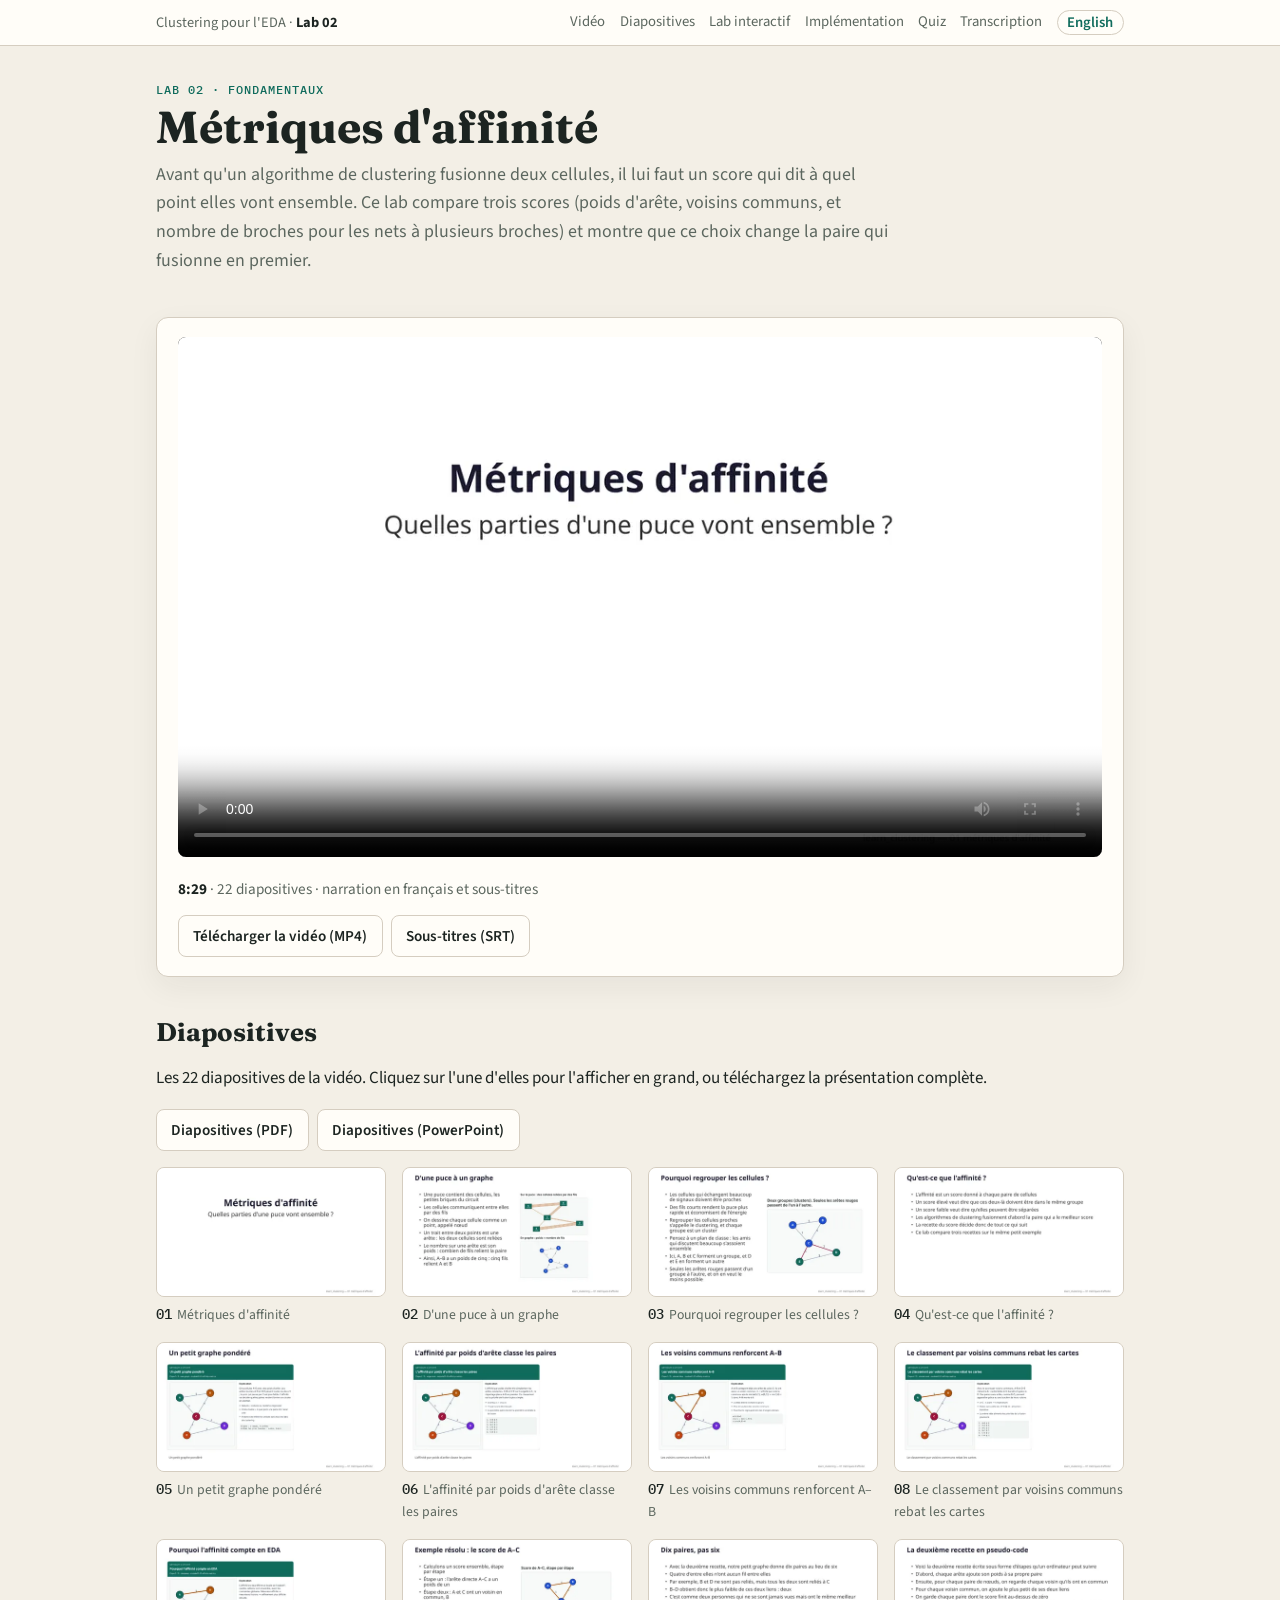
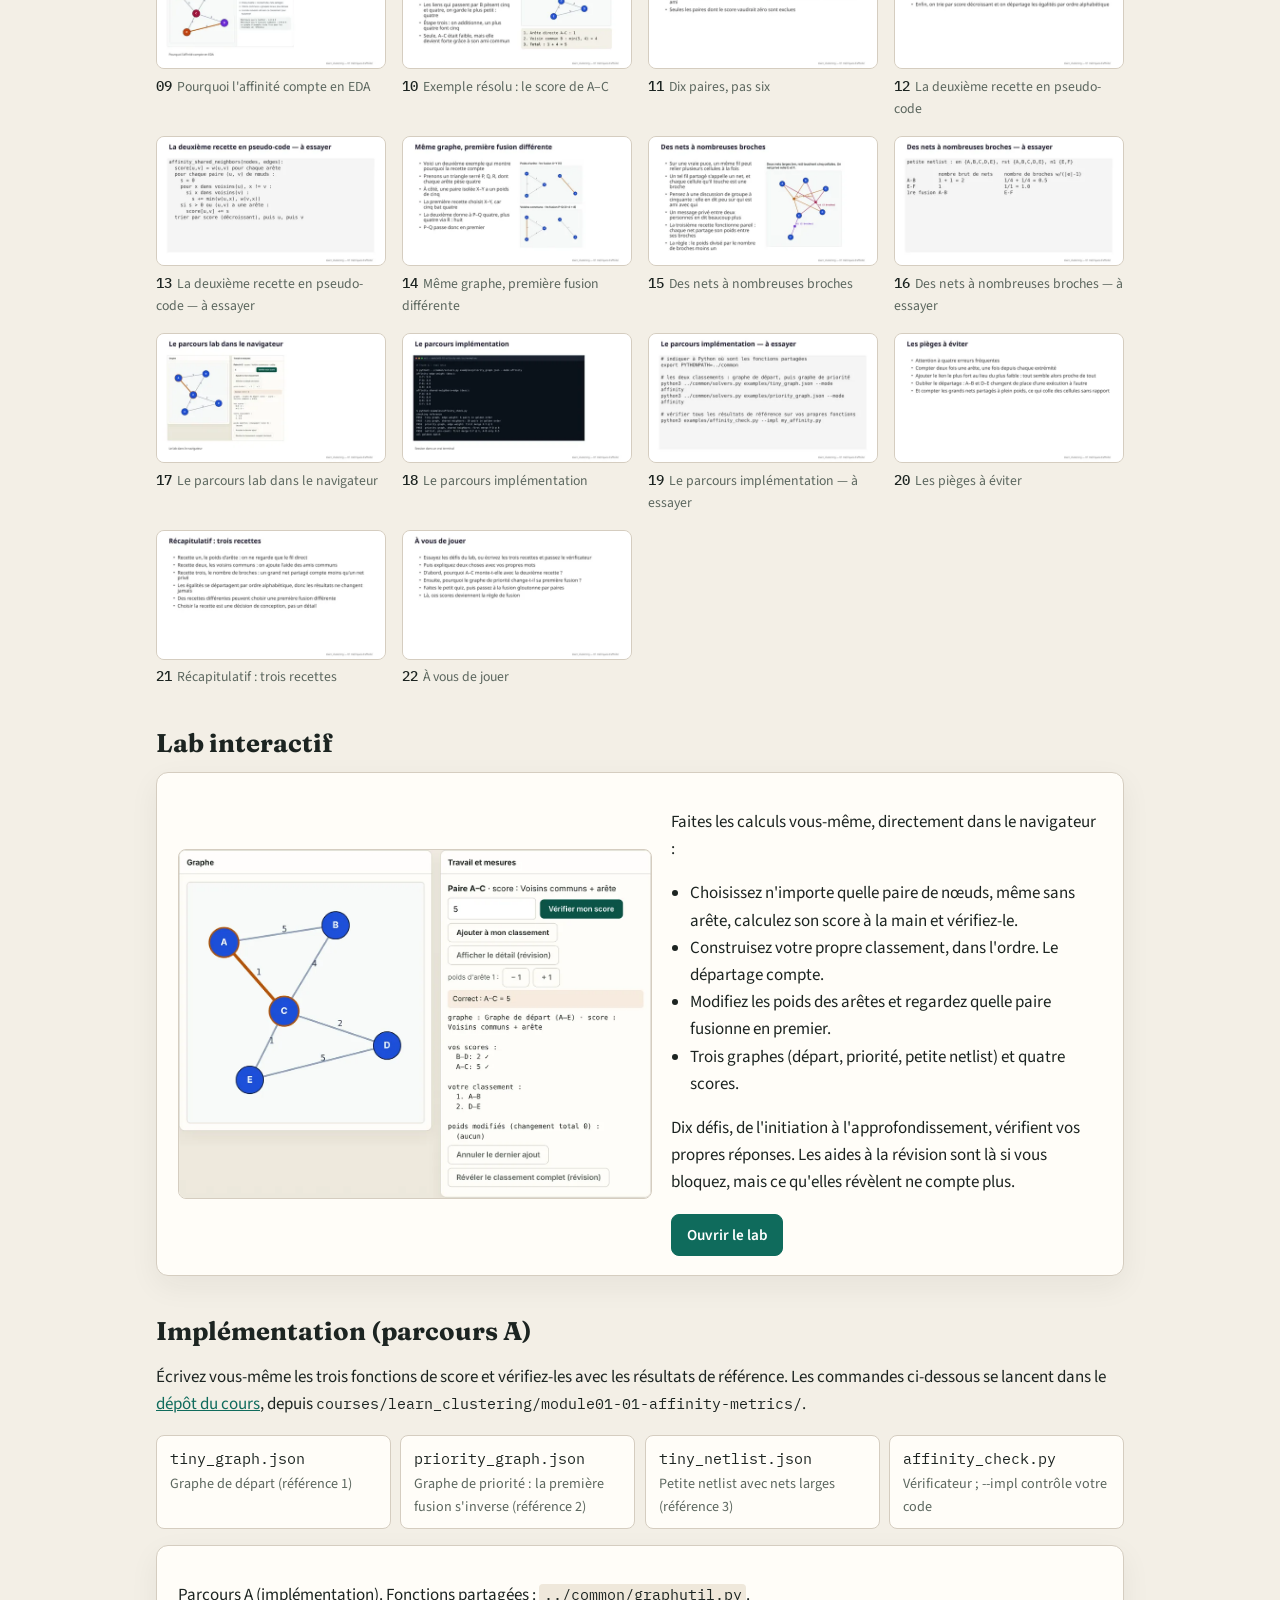
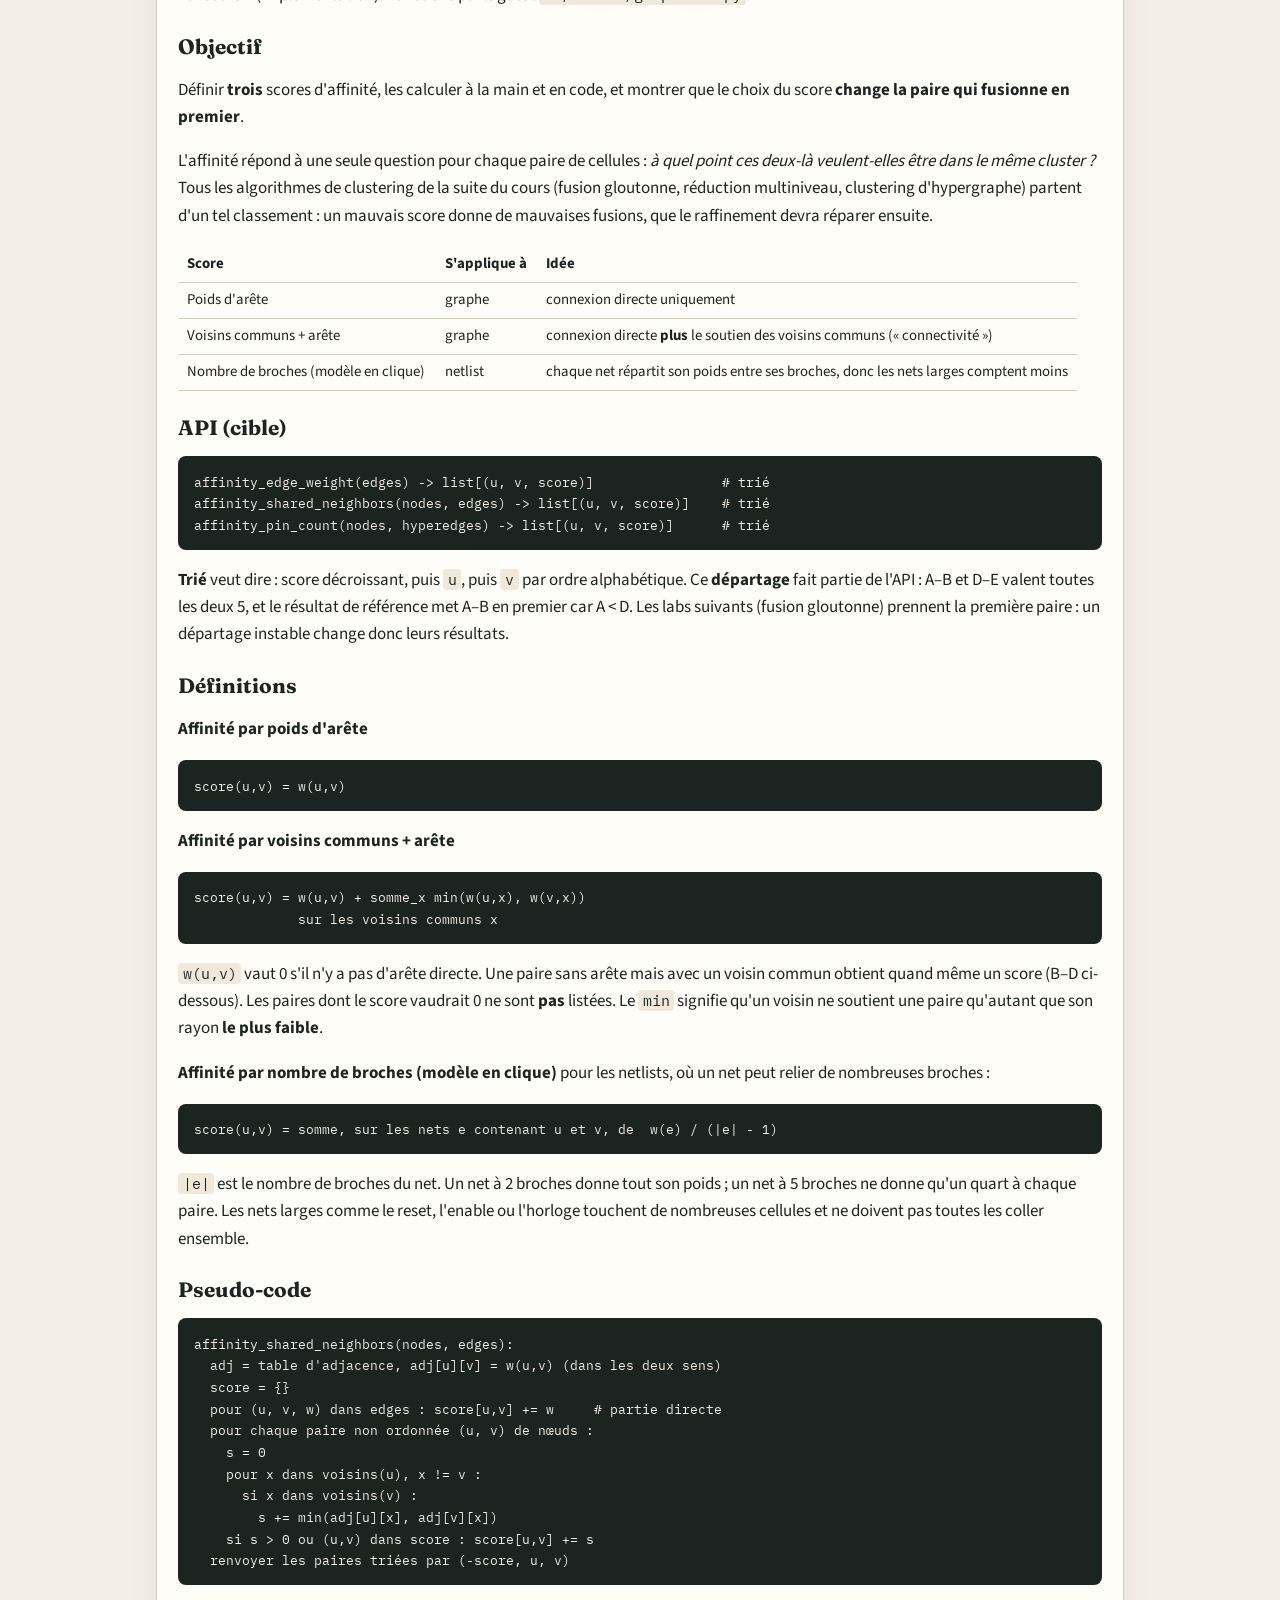
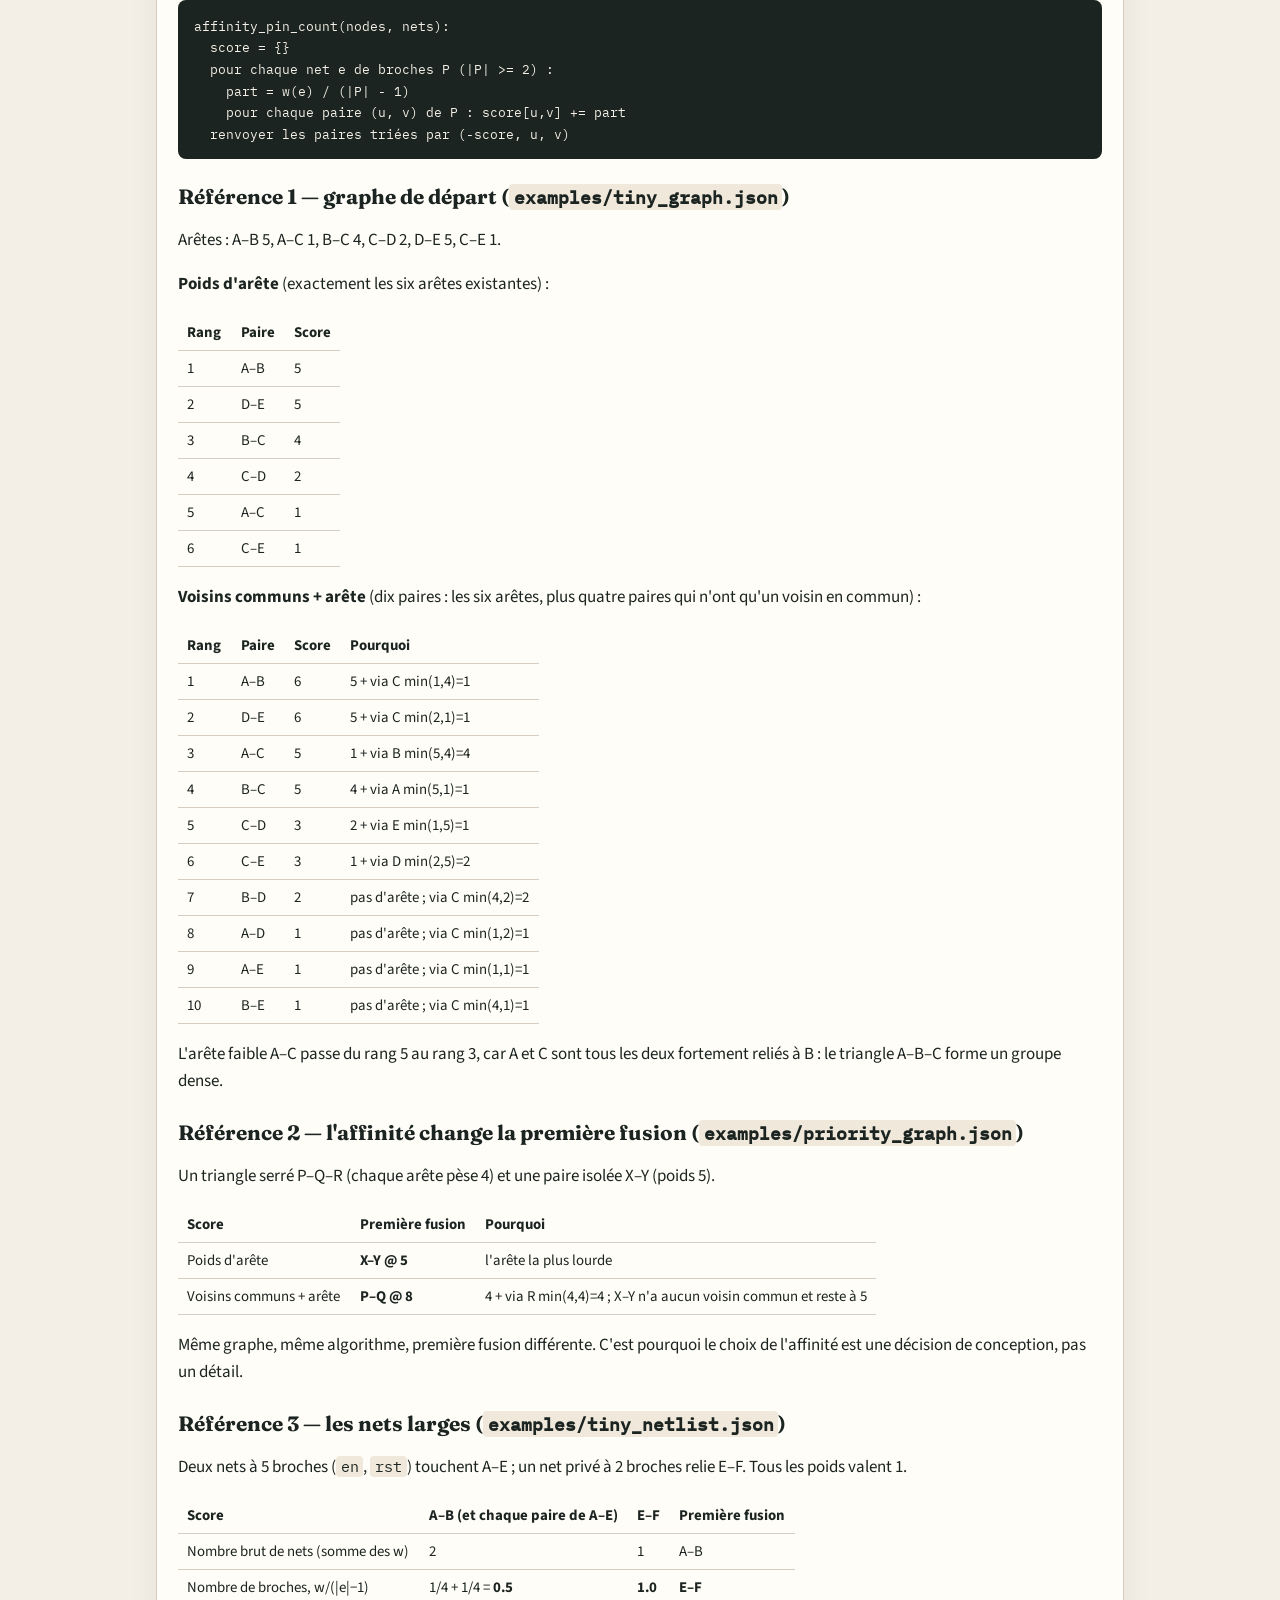
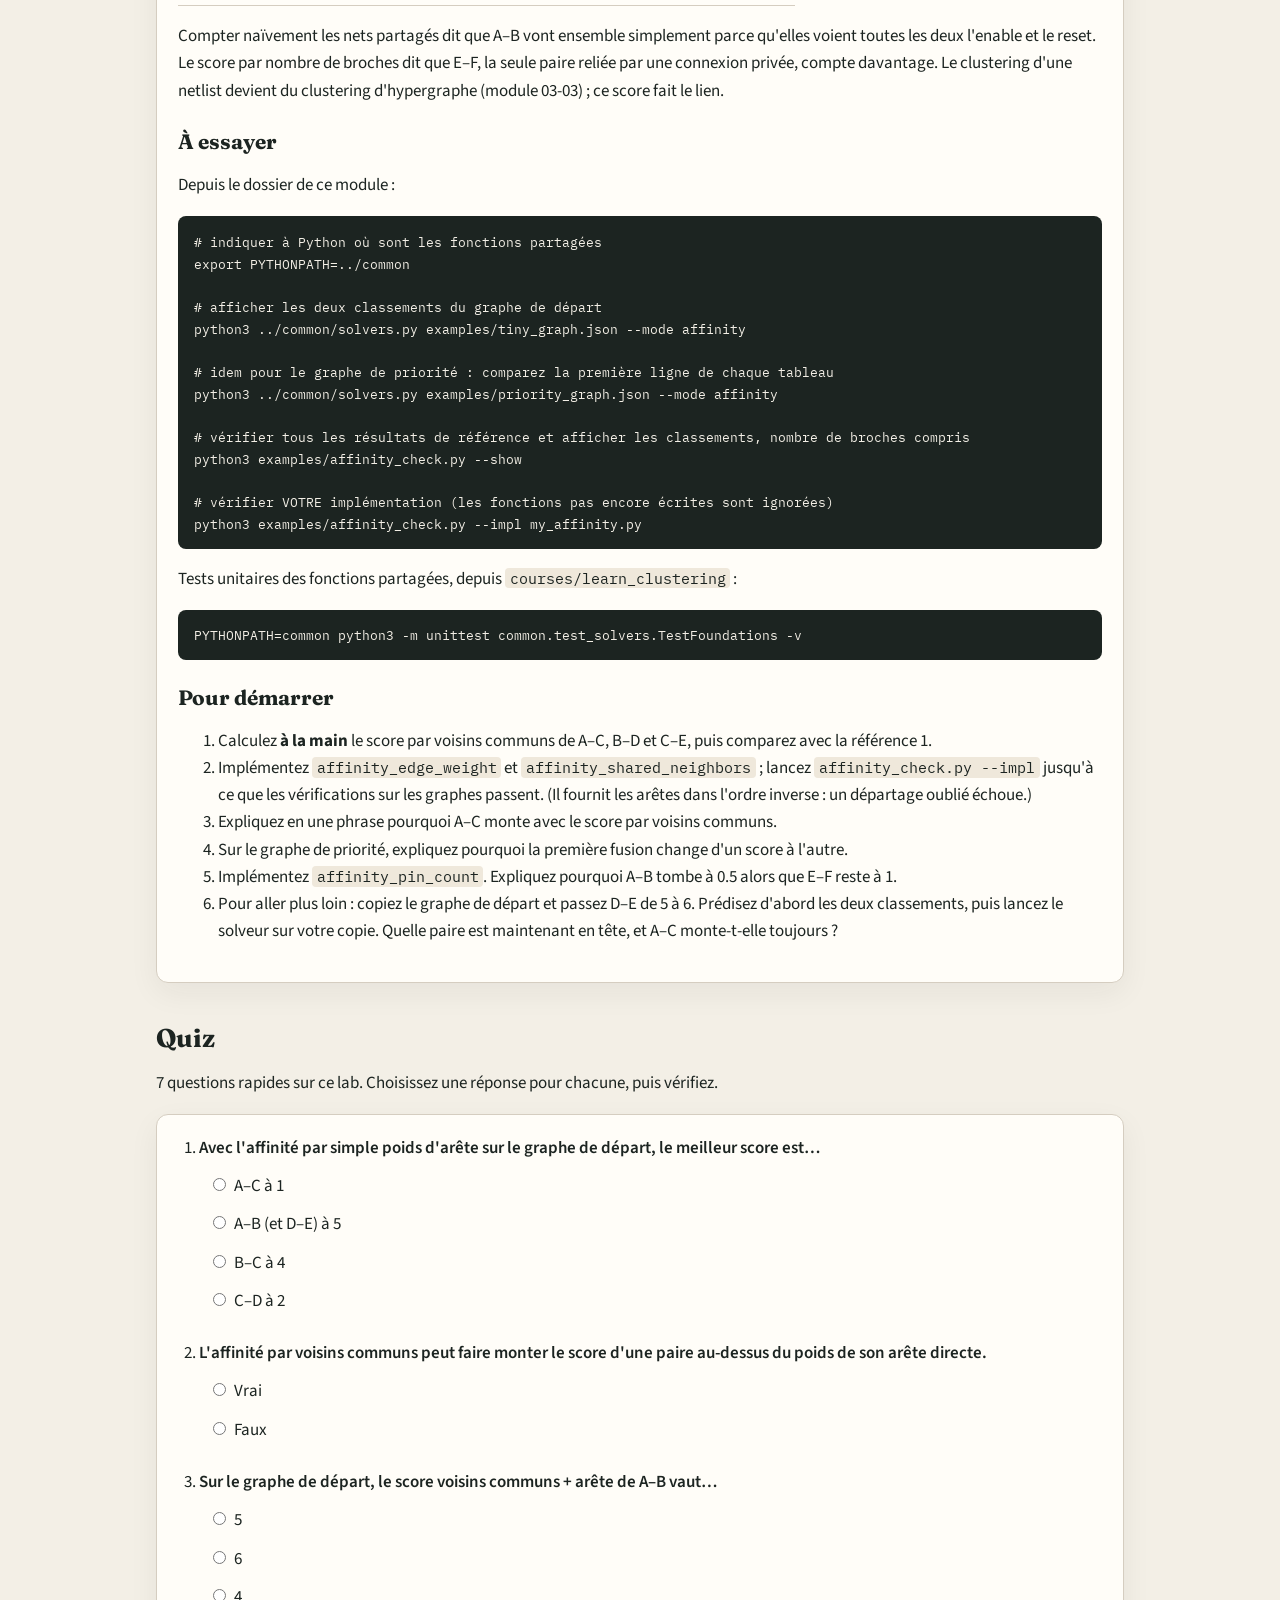
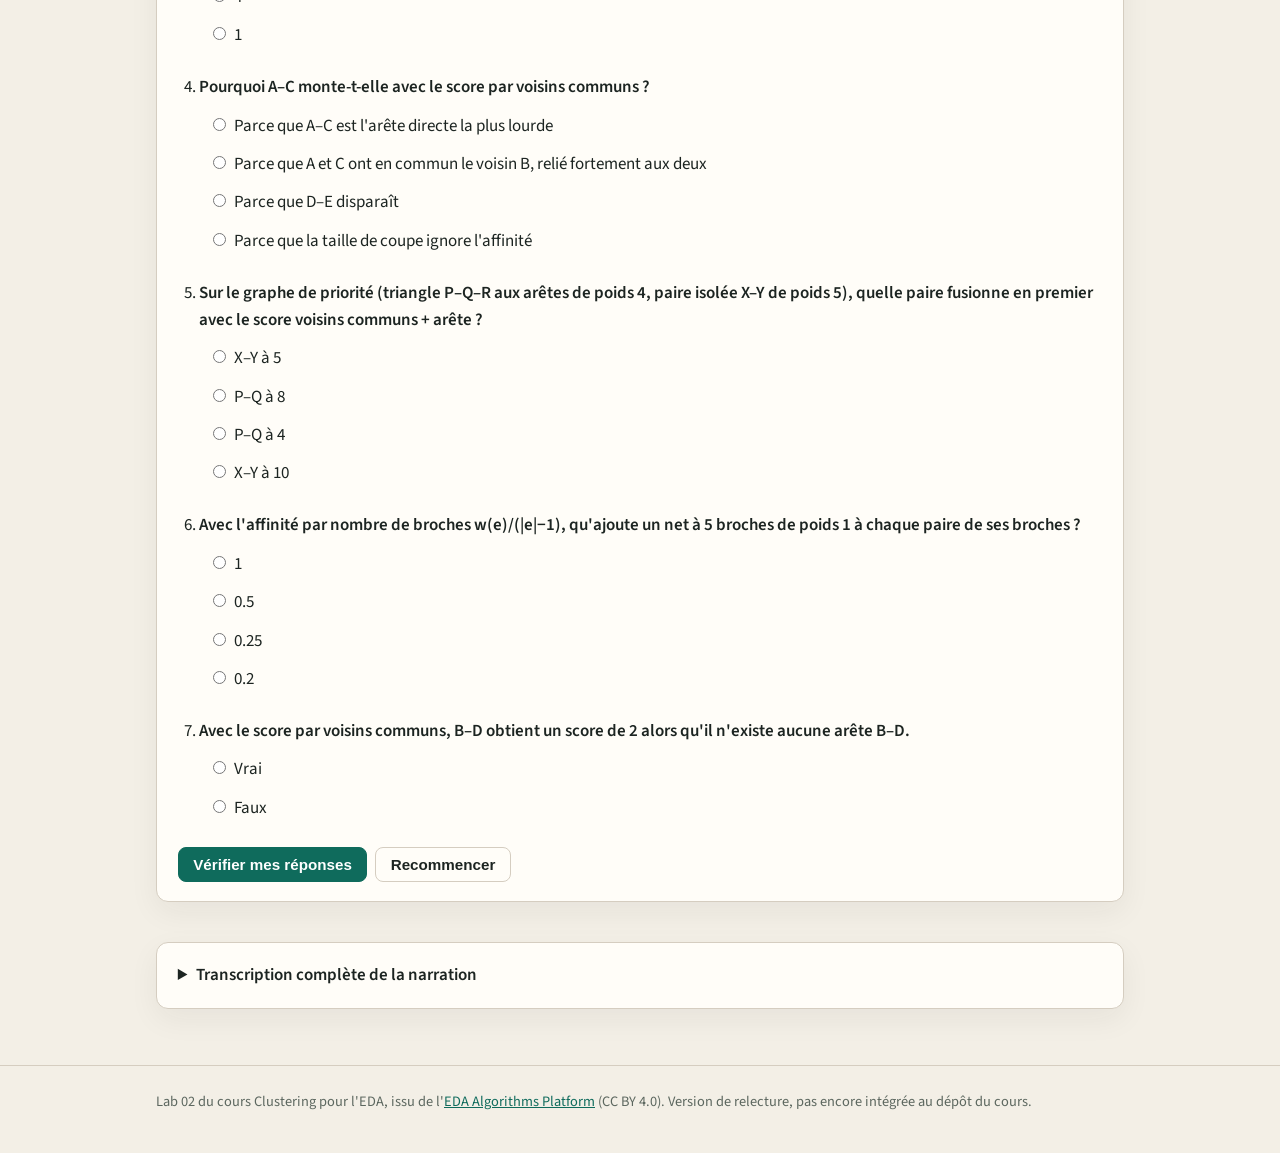
==== commit 49b87257: "Faster pages, beginner-friendly slides (EN + FR)" ====
--- a/docs/fr/index.html
+++ b/docs/fr/index.html
@@ -6,6 +6,7 @@
   <title>Lab 02 — Métriques d'affinité · Clustering pour l'EDA</title>
   <meta name="description" content="Lab 02 du cours Clustering pour l'EDA : affinité par poids d'arête, par voisins communs et par nombre de broches, avec vidéo commentée, diapositives, lab interactif dans le navigateur et quiz.">
   <link rel="alternate" hreflang="en" href="../index.html">
+  <link rel="preload" href="../fonts/source-sans-3-latin-400-normal.woff2" as="font" type="font/woff2" crossorigin>
   <link rel="stylesheet" href="../page.css">
 </head>
 <body>
@@ -33,44 +34,49 @@
 
     <section id="video">
       <div class="card video-card">
-        <video controls preload="metadata" poster="slides/01.png"><source src="video.mp4" type="video/mp4"><track kind="subtitles" src="subs.vtt" srclang="fr" label="Français" default>Votre navigateur ne prend pas en charge la balise vidéo.</video>
-        <p class="meta"><strong>5:21</strong> · 17 diapositives · narration en français et sous-titres</p>
+        <video controls preload="metadata" poster="slides/poster.webp"><source src="video.mp4" type="video/mp4"><track kind="subtitles" src="subs.vtt" srclang="fr" label="Français" default>Votre navigateur ne prend pas en charge la balise vidéo.</video>
+        <p class="meta"><strong>8:29</strong> · 22 diapositives · narration en français et sous-titres</p>
         <div class="btns"><a class="btn" href="video.mp4" download>Télécharger la vidéo (MP4)</a><a class="btn" href="subs.srt" download>Sous-titres (SRT)</a></div>
       </div>
     </section>
 
     <section id="slides">
       <h2>Diapositives</h2>
-      <p>Les 17 diapositives de la vidéo. Cliquez sur l'une d'elles pour l'afficher en grand, ou téléchargez la présentation complète.</p>
+      <p>Les 22 diapositives de la vidéo. Cliquez sur l'une d'elles pour l'afficher en grand, ou téléchargez la présentation complète.</p>
       <div class="btns" style="margin-bottom:1rem">
         <a class="btn" href="slides.pdf">Diapositives (PDF)</a>
         <a class="btn" href="slides.pptx" download>Diapositives (PowerPoint)</a>
       </div>
       <div class="slides">
-        <figure><a href="slides/01.png"><img src="slides/01.png" loading="lazy" alt="Diapositive 1: Métriques d&#x27;affinité"></a><figcaption><b>01</b>Métriques d&#x27;affinité</figcaption></figure>
-<figure><a href="slides/02.png"><img src="slides/02.png" loading="lazy" alt="Diapositive 2: Un petit graphe pondéré"></a><figcaption><b>02</b>Un petit graphe pondéré</figcaption></figure>
-<figure><a href="slides/03.png"><img src="slides/03.png" loading="lazy" alt="Diapositive 3: L&#x27;affinité par poids d&#x27;arête classe les paires"></a><figcaption><b>03</b>L&#x27;affinité par poids d&#x27;arête classe les paires</figcaption></figure>
-<figure><a href="slides/04.png"><img src="slides/04.png" loading="lazy" alt="Diapositive 4: Les voisins communs renforcent A–B"></a><figcaption><b>04</b>Les voisins communs renforcent A–B</figcaption></figure>
-<figure><a href="slides/05.png"><img src="slides/05.png" loading="lazy" alt="Diapositive 5: Le classement par voisins communs rebat les cartes"></a><figcaption><b>05</b>Le classement par voisins communs rebat les cartes</figcaption></figure>
-<figure><a href="slides/06.png"><img src="slides/06.png" loading="lazy" alt="Diapositive 6: Pourquoi l&#x27;affinité compte en EDA"></a><figcaption><b>06</b>Pourquoi l&#x27;affinité compte en EDA</figcaption></figure>
-<figure><a href="slides/07.png"><img src="slides/07.png" loading="lazy" alt="Diapositive 7: Le score par voisins communs en pseudo-code"></a><figcaption><b>07</b>Le score par voisins communs en pseudo-code</figcaption></figure>
-<figure><a href="slides/08.png"><img src="slides/08.png" loading="lazy" alt="Diapositive 8: Le score par voisins communs en pseudo-code — à essayer"></a><figcaption><b>08</b>Le score par voisins communs en pseudo-code — à essayer</figcaption></figure>
-<figure><a href="slides/09.png"><img src="slides/09.png" loading="lazy" alt="Diapositive 9: Dix paires, pas six"></a><figcaption><b>09</b>Dix paires, pas six</figcaption></figure>
-<figure><a href="slides/10.png"><img src="slides/10.png" loading="lazy" alt="Diapositive 10: Même graphe, première fusion différente"></a><figcaption><b>10</b>Même graphe, première fusion différente</figcaption></figure>
-<figure><a href="slides/11.png"><img src="slides/11.png" loading="lazy" alt="Diapositive 11: Des nets à nombreuses broches"></a><figcaption><b>11</b>Des nets à nombreuses broches</figcaption></figure>
-<figure><a href="slides/12.png"><img src="slides/12.png" loading="lazy" alt="Diapositive 12: Des nets à nombreuses broches — à essayer"></a><figcaption><b>12</b>Des nets à nombreuses broches — à essayer</figcaption></figure>
-<figure><a href="slides/13.png"><img src="slides/13.png" loading="lazy" alt="Diapositive 13: Le parcours lab dans le navigateur"></a><figcaption><b>13</b>Le parcours lab dans le navigateur</figcaption></figure>
-<figure><a href="slides/14.png"><img src="slides/14.png" loading="lazy" alt="Diapositive 14: Le parcours implémentation"></a><figcaption><b>14</b>Le parcours implémentation</figcaption></figure>
-<figure><a href="slides/15.png"><img src="slides/15.png" loading="lazy" alt="Diapositive 15: Le parcours implémentation — à essayer"></a><figcaption><b>15</b>Le parcours implémentation — à essayer</figcaption></figure>
-<figure><a href="slides/16.png"><img src="slides/16.png" loading="lazy" alt="Diapositive 16: Les pièges à éviter"></a><figcaption><b>16</b>Les pièges à éviter</figcaption></figure>
-<figure><a href="slides/17.png"><img src="slides/17.png" loading="lazy" alt="Diapositive 17: À vous de jouer"></a><figcaption><b>17</b>À vous de jouer</figcaption></figure>
+        <figure><a href="slides/01.png"><img src="slides/thumb/01.webp" loading="lazy" width="480" height="270" alt="Diapositive 1: Métriques d&#x27;affinité"></a><figcaption><b>01</b>Métriques d&#x27;affinité</figcaption></figure>
+<figure><a href="slides/02.png"><img src="slides/thumb/02.webp" loading="lazy" width="480" height="270" alt="Diapositive 2: D&#x27;une puce à un graphe"></a><figcaption><b>02</b>D&#x27;une puce à un graphe</figcaption></figure>
+<figure><a href="slides/03.png"><img src="slides/thumb/03.webp" loading="lazy" width="480" height="270" alt="Diapositive 3: Pourquoi regrouper les cellules ?"></a><figcaption><b>03</b>Pourquoi regrouper les cellules ?</figcaption></figure>
+<figure><a href="slides/04.png"><img src="slides/thumb/04.webp" loading="lazy" width="480" height="270" alt="Diapositive 4: Qu&#x27;est-ce que l&#x27;affinité ?"></a><figcaption><b>04</b>Qu&#x27;est-ce que l&#x27;affinité ?</figcaption></figure>
+<figure><a href="slides/05.png"><img src="slides/thumb/05.webp" loading="lazy" width="480" height="270" alt="Diapositive 5: Un petit graphe pondéré"></a><figcaption><b>05</b>Un petit graphe pondéré</figcaption></figure>
+<figure><a href="slides/06.png"><img src="slides/thumb/06.webp" loading="lazy" width="480" height="270" alt="Diapositive 6: L&#x27;affinité par poids d&#x27;arête classe les paires"></a><figcaption><b>06</b>L&#x27;affinité par poids d&#x27;arête classe les paires</figcaption></figure>
+<figure><a href="slides/07.png"><img src="slides/thumb/07.webp" loading="lazy" width="480" height="270" alt="Diapositive 7: Les voisins communs renforcent A–B"></a><figcaption><b>07</b>Les voisins communs renforcent A–B</figcaption></figure>
+<figure><a href="slides/08.png"><img src="slides/thumb/08.webp" loading="lazy" width="480" height="270" alt="Diapositive 8: Le classement par voisins communs rebat les cartes"></a><figcaption><b>08</b>Le classement par voisins communs rebat les cartes</figcaption></figure>
+<figure><a href="slides/09.png"><img src="slides/thumb/09.webp" loading="lazy" width="480" height="270" alt="Diapositive 9: Pourquoi l&#x27;affinité compte en EDA"></a><figcaption><b>09</b>Pourquoi l&#x27;affinité compte en EDA</figcaption></figure>
+<figure><a href="slides/10.png"><img src="slides/thumb/10.webp" loading="lazy" width="480" height="270" alt="Diapositive 10: Exemple résolu : le score de A–C"></a><figcaption><b>10</b>Exemple résolu : le score de A–C</figcaption></figure>
+<figure><a href="slides/11.png"><img src="slides/thumb/11.webp" loading="lazy" width="480" height="270" alt="Diapositive 11: Dix paires, pas six"></a><figcaption><b>11</b>Dix paires, pas six</figcaption></figure>
+<figure><a href="slides/12.png"><img src="slides/thumb/12.webp" loading="lazy" width="480" height="270" alt="Diapositive 12: La deuxième recette en pseudo-code"></a><figcaption><b>12</b>La deuxième recette en pseudo-code</figcaption></figure>
+<figure><a href="slides/13.png"><img src="slides/thumb/13.webp" loading="lazy" width="480" height="270" alt="Diapositive 13: La deuxième recette en pseudo-code — à essayer"></a><figcaption><b>13</b>La deuxième recette en pseudo-code — à essayer</figcaption></figure>
+<figure><a href="slides/14.png"><img src="slides/thumb/14.webp" loading="lazy" width="480" height="270" alt="Diapositive 14: Même graphe, première fusion différente"></a><figcaption><b>14</b>Même graphe, première fusion différente</figcaption></figure>
+<figure><a href="slides/15.png"><img src="slides/thumb/15.webp" loading="lazy" width="480" height="270" alt="Diapositive 15: Des nets à nombreuses broches"></a><figcaption><b>15</b>Des nets à nombreuses broches</figcaption></figure>
+<figure><a href="slides/16.png"><img src="slides/thumb/16.webp" loading="lazy" width="480" height="270" alt="Diapositive 16: Des nets à nombreuses broches — à essayer"></a><figcaption><b>16</b>Des nets à nombreuses broches — à essayer</figcaption></figure>
+<figure><a href="slides/17.png"><img src="slides/thumb/17.webp" loading="lazy" width="480" height="270" alt="Diapositive 17: Le parcours lab dans le navigateur"></a><figcaption><b>17</b>Le parcours lab dans le navigateur</figcaption></figure>
+<figure><a href="slides/18.png"><img src="slides/thumb/18.webp" loading="lazy" width="480" height="270" alt="Diapositive 18: Le parcours implémentation"></a><figcaption><b>18</b>Le parcours implémentation</figcaption></figure>
+<figure><a href="slides/19.png"><img src="slides/thumb/19.webp" loading="lazy" width="480" height="270" alt="Diapositive 19: Le parcours implémentation — à essayer"></a><figcaption><b>19</b>Le parcours implémentation — à essayer</figcaption></figure>
+<figure><a href="slides/20.png"><img src="slides/thumb/20.webp" loading="lazy" width="480" height="270" alt="Diapositive 20: Les pièges à éviter"></a><figcaption><b>20</b>Les pièges à éviter</figcaption></figure>
+<figure><a href="slides/21.png"><img src="slides/thumb/21.webp" loading="lazy" width="480" height="270" alt="Diapositive 21: Récapitulatif : trois recettes"></a><figcaption><b>21</b>Récapitulatif : trois recettes</figcaption></figure>
+<figure><a href="slides/22.png"><img src="slides/thumb/22.webp" loading="lazy" width="480" height="270" alt="Diapositive 22: À vous de jouer"></a><figcaption><b>22</b>À vous de jouer</figcaption></figure>
       </div>
     </section>
 
     <section id="lab">
       <h2>Lab interactif</h2>
       <div class="card lab-grid">
-        <a href="tools/affinity-metrics/index.html"><img src="img/lab-starter.png" alt="Le lab des métriques d'affinité : un graphe à gauche, la saisie du score et votre classement à droite"></a>
+        <a href="tools/affinity-metrics/index.html"><img src="img/lab-starter.webp" loading="lazy" alt="Le lab des métriques d'affinité : un graphe à gauche, la saisie du score et votre classement à droite"></a>
         <div>
           <p>Faites les calculs vous-même, directement dans le navigateur :</p>
           <ul>
@@ -399,20 +405,25 @@
     <section id="transcript">
       <details class="card transcript">
         <summary>Transcription complète de la narration</summary>
-        <h3>Métriques d&#x27;affinité</h3><p>Avant de fusionner des cellules ou de réduire une netlist, il faut savoir lesquelles vont ensemble. Ce score, c&#x27;est l&#x27;affinité. Vous allez comparer le poids d&#x27;arête et le score par voisins communs. Les deux sont testés sur le même petit graphe, pour voir qui fusionne en premier. Ensuite, vous verrez un graphe où ces deux scores ne sont pas d&#x27;accord. Enfin, un troisième score traite les vraies netlists, où un seul net touche de nombreuses cellules.</p>
-<h3>Un petit graphe pondéré</h3><p>Cinq cellules, de A à E, reliées par des arêtes pondérées. Les arêtes lourdes A–B et D–E pèsent toutes les deux cinq ; le pont qui passe par C est plus faible. C&#x27;est l&#x27;affinité qui va décider quelles paires veulent former un cluster en premier.</p>
-<h3>L&#x27;affinité par poids d&#x27;arête classe les paires</h3><p>L&#x27;affinité par poids d&#x27;arête se contente de trier les arêtes existantes. A–B et D–E sont à égalité à cinq ; le départage place A–B en premier. Ce classement est la priorité de fusion la plus simple.</p>
-<h3>Les voisins communs renforcent A–B</h3><p>A et B partagent déjà une arête de poids cinq. Ils ont aussi un voisin commun : C. L&#x27;affinité par voisins communs ajoute le plus petit des deux rayons, c&#x27;est-à-dire un, donc A–B monte à six.</p>
-<h3>Le classement par voisins communs rebat les cartes</h3><p>Avec le score par voisins communs, A–B et D–E mènent à six. L&#x27;arête faible A–C bondit à cinq grâce à B. Des paires sans arête, comme B–D, peuvent apparaître uniquement grâce à leurs voisins communs.</p>
-<h3>Pourquoi l&#x27;affinité compte en EDA</h3><p>L&#x27;affinité, c&#x27;est la préférence locale de l&#x27;objectif : quelles cellules vont ensemble, avant les contraintes globales. Une mauvaise affinité donne de mauvaises fusions, et un raffinement plus difficile ensuite.</p>
-<h3>Le score par voisins communs en pseudo-code</h3><p>Voici le score par voisins communs sous forme de code. D&#x27;abord, chaque arête existante ajoute son poids à sa paire. Ensuite, on prend chaque paire de nœuds et chacun de leurs voisins communs. Pour chaque voisin commun, on ajoute le plus petit des deux poids vers la paire. Une paire dont le score dépasse zéro est gardée. Enfin, on trie par score décroissant, et on départage les égalités par ordre alphabétique. Ainsi, la liste est toujours la même.</p>
-<h3>Dix paires, pas six</h3><p>Avec le score par voisins communs, le graphe de départ donne dix paires, et non six. Quatre d&#x27;entre elles n&#x27;ont aucune arête. B et D sont tous les deux reliés à C, donc B–D obtient le plus petit rayon : deux. A–D, A–E et B–E gagnent chacune un, en passant par C. Ces paires ne sont pas des erreurs. Elles disent que deux cellules sont proches, même sans fil direct. Une paire n&#x27;est exclue que si son score vaut zéro.</p>
-<h3>Même graphe, première fusion différente</h3><p>Prenons un triangle serré P, Q, R, dont chaque arête pèse quatre. Ajoutons une paire isolée X–Y, de poids cinq. Le poids d&#x27;arête choisit d&#x27;abord X–Y, car cinq bat quatre. Le score par voisins communs donne à P–Q quatre, plus quatre via R : huit. X–Y n&#x27;a aucun voisin commun, donc reste à cinq. Même graphe, même moteur de fusion, mais une première fusion différente.</p>
-<h3>Des nets à nombreuses broches</h3><p>Les vraies netlists ne sont pas faites de simples arêtes. Un seul net peut relier de nombreuses cellules, comme une ligne de reset ou d&#x27;enable. Compter chaque net partagé à plein poids rapproche A et B à tort. Elles semblent proches simplement parce qu&#x27;elles voient toutes les deux le reset. Le score par nombre de broches corrige cela. Chaque net divise son poids par son nombre de broches moins un. Un net à deux broches compte donc entièrement. Un net à cinq broches ne donne qu&#x27;un quart à chaque paire.</p>
-<h3>Le parcours lab dans le navigateur</h3><p>Dans le lab du navigateur, c&#x27;est vous qui calculez les scores. Cliquez sur deux nœuds pour choisir une paire, même une paire sans arête, calculez son score à la main, puis saisissez-le. Vous pouvez aussi construire votre propre classement, une paire à la fois, et modifier les poids des arêtes pour voir quelle paire fusionne en premier. Vous pouvez passer d&#x27;un graphe à l&#x27;autre et d&#x27;un score à l&#x27;autre. Les dix défis vérifient ce que vous avez saisi, votre classement et vos modifications. Le détail du calcul et le classement complet sont là pour réviser, mais tout ce qu&#x27;ils révèlent ne compte plus.</p>
-<h3>Le parcours implémentation</h3><p>Dans le parcours implémentation, affichez les deux classements pour le graphe de départ, puis pour le graphe de priorité, et comparez la première ligne de chaque tableau. Ensuite, écrivez vos propres fonctions de score, y compris le nombre de broches, et lancez le vérificateur sur votre fichier. Il contrôle les trois scores, et il fournit les arêtes dans le désordre : un départage oublié apparaît donc comme un échec.</p>
-<h3>Les pièges à éviter</h3><p>Attention à quatre choses. Compter deux fois une arête non orientée, une fois depuis chaque extrémité. Ajouter le plus grand rayon au lieu du plus petit, ce qui rend tout proche de tout. Oublier le départage : A–B et D–E changent alors de place d&#x27;une exécution à l&#x27;autre. Et compter les nets bruts sur une netlist. Des nets très larges comme le reset collent alors des cellules sans rapport.</p>
-<h3>À vous de jouer</h3><p>Faites passer les trois vérifications de référence. Puis expliquez pourquoi A–C monte avec le score par voisins communs. Expliquez aussi pourquoi le graphe de priorité change sa première fusion. Faites le petit quiz. Passez ensuite à la fusion gloutonne par paires, où ces scores deviennent la règle.</p>
+        <h3>Métriques d&#x27;affinité</h3><p>Quelles parties d&#x27;une puce vont ensemble ? C&#x27;est la question à laquelle répond ce lab. Une puce est faite de millions de minuscules éléments appelés cellules. Avant de les placer, un ordinateur doit savoir quelles cellules aiment rester proches. Cette attirance est un nombre, qu&#x27;on appelle l&#x27;affinité. Dans ce lab, vous allez découvrir trois façons de la calculer, et voir pourquoi ce choix compte.</p>
+<h3>D&#x27;une puce à un graphe</h3><p>Une puce contient des cellules, les petites briques du circuit. Les cellules communiquent entre elles par des fils. On dessine chaque cellule comme un point, appelé nœud. Un trait entre deux points est une arête : les deux cellules sont reliées. Le nombre sur une arête est son poids : combien de fils relient la paire. Ainsi, A–B a un poids de cinq : cinq fils relient A et B. Ce dessin s&#x27;appelle un graphe, et c&#x27;est la carte sur laquelle travaillent tous les algorithmes de ce cours.</p>
+<h3>Pourquoi regrouper les cellules ?</h3><p>Les cellules qui échangent beaucoup de signaux doivent être proches. Des fils courts rendent la puce plus rapide et économisent de l&#x27;énergie. Regrouper les cellules proches s&#x27;appelle le clustering, et chaque groupe est un cluster. Pensez à un plan de classe : les amis qui discutent beaucoup s&#x27;assoient ensemble. Ici, A, B et C forment un groupe, et D et E en forment un autre. Seules les arêtes rouges passent d&#x27;un groupe à l&#x27;autre, et on en veut le moins possible.</p>
+<h3>Qu&#x27;est-ce que l&#x27;affinité ?</h3><p>L&#x27;affinité est un score donné à chaque paire de cellules. Un score élevé veut dire que ces deux-là doivent être dans le même groupe. Un score faible veut dire qu&#x27;elles peuvent être séparées. Les algorithmes de clustering fusionnent d&#x27;abord la paire qui a le meilleur score. La recette du score décide donc de tout ce qui suit. Ce lab compare trois recettes sur le même petit exemple.</p>
+<h3>Un petit graphe pondéré</h3><p>Voici notre exemple pour tout le lab : cinq cellules, de A à E. Les arêtes lourdes sont A–B et D–E, avec un poids de cinq chacune. C est au milieu, avec des liens plus fins vers les autres. Gardez cette image en tête : nous allons donner un score à chaque paire de cellules de ce graphe.</p>
+<h3>L&#x27;affinité par poids d&#x27;arête classe les paires</h3><p>La première recette est la plus simple. Le score d&#x27;une paire est simplement le poids de l&#x27;arête qui les relie. Ensuite, on trie les paires du plus grand au plus petit score, comme un classement sportif. A–B et D–E sont à égalité, à cinq. Quand deux scores sont égaux, on les départage par ordre alphabétique : A–B passe donc en premier. Ce départage fixe est important : il garantit que l&#x27;ordinateur donne toujours la même réponse.</p>
+<h3>Les voisins communs renforcent A–B</h3><p>La deuxième recette ajoute une idée de la vie de tous les jours : les amis de nos amis. Si deux personnes ont un ami proche en commun, elles sont sans doute proches aussi. A et B sont reliés directement, avec un poids de cinq. Ils ont aussi un voisin en commun : C. On ajoute le plus faible des deux liens qui passent par C, c&#x27;est-à-dire un, donc A–B monte à six. Pourquoi le plus faible ? Parce qu&#x27;une chaîne n&#x27;est jamais plus solide que son maillon le plus faible.</p>
+<h3>Le classement par voisins communs rebat les cartes</h3><p>Avec la deuxième recette, A–B et D–E restent en tête, maintenant à six. Mais regardez A–C : seule, c&#x27;était une arête faible de poids un, et maintenant elle bondit à cinq, grâce à B. Même des paires sans aucune arête, comme B–D, obtiennent un score, parce qu&#x27;elles ont un voisin en commun.</p>
+<h3>Pourquoi l&#x27;affinité compte en EDA</h3><p>EDA signifie conception électronique automatisée : ce sont les logiciels qui conçoivent les puces. En EDA, l&#x27;affinité est la préférence locale : quelles cellules vont ensemble, avant toute règle sur la puce entière. Une mauvaise affinité donne de mauvaises fusions, et les corriger ensuite est bien plus difficile.</p>
+<h3>Exemple résolu : le score de A–C</h3><p>Calculons un score ensemble, étape par étape. Étape un : l&#x27;arête directe A–C a un poids de un. Étape deux : A et C ont un voisin en commun, B. Les liens qui passent par B pèsent cinq et quatre, on garde le plus petit : quatre. Étape trois : on additionne, un plus quatre font cinq. Seule, A–C était faible, mais elle devient forte grâce à son ami commun.</p>
+<h3>Dix paires, pas six</h3><p>Avec la deuxième recette, notre petit graphe donne dix paires au lieu de six. Quatre d&#x27;entre elles n&#x27;ont aucun fil entre elles. Par exemple, B et D ne sont pas reliés, mais tous les deux sont reliés à C. B–D obtient donc le plus faible de ces deux liens : deux. C&#x27;est comme deux personnes qui ne se sont jamais vues mais ont le même meilleur ami. Seules les paires dont le score vaudrait zéro sont exclues.</p>
+<h3>La deuxième recette en pseudo-code</h3><p>Voici la deuxième recette écrite sous forme d&#x27;étapes qu&#x27;un ordinateur peut suivre. D&#x27;abord, chaque arête ajoute son poids à sa propre paire. Ensuite, pour chaque paire de nœuds, on regarde chaque voisin qu&#x27;ils ont en commun. Pour chaque voisin commun, on ajoute le plus petit de ses deux liens. On garde chaque paire dont le score finit au-dessus de zéro. Enfin, on trie par score décroissant et on départage les égalités par ordre alphabétique.</p>
+<h3>Même graphe, première fusion différente</h3><p>Voici un deuxième exemple qui montre pourquoi la recette compte. Prenons un triangle serré P, Q, R, dont chaque arête pèse quatre. À côté, une paire isolée X–Y a un poids de cinq. La première recette choisit X–Y, car cinq bat quatre. La deuxième donne à P–Q quatre, plus quatre via R : huit. P–Q passe donc en premier. Même graphe, même règle de fusion, mais une première fusion différente.</p>
+<h3>Des nets à nombreuses broches</h3><p>Sur une vraie puce, un même fil peut relier plusieurs cellules à la fois. Un tel fil partagé s&#x27;appelle un net, et chaque cellule qu&#x27;il touche est une broche. Pensez à une discussion de groupe à cinquante : elle en dit peu sur qui est ami avec qui. Un message privé entre deux personnes en dit beaucoup plus. La troisième recette fonctionne pareil : chaque net partage son poids entre ses broches. La règle : le poids divisé par le nombre de broches moins un. Ici, les nets enable et reset touchent cinq cellules chacun, ils ne donnent donc qu&#x27;un quart à chaque paire. Le net privé entre E et F donne tout son poids, c&#x27;est-à-dire un.</p>
+<h3>Le parcours lab dans le navigateur</h3><p>À vous maintenant de calculer des scores, dans le lab du navigateur. Cliquez sur deux nœuds pour choisir une paire, même une paire sans arête, calculez son score à la main, puis saisissez-le. Le lab vous dit tout de suite si c&#x27;est juste. Vous pouvez aussi construire votre propre classement, une paire à la fois, et modifier les poids des arêtes pour voir quelle paire fusionne en premier. Les dix défis vont du plus facile au plus difficile. Si vous bloquez, le bouton de détail montre le calcul, mais cette réponse ne compte plus pour le défi.</p>
+<h3>Le parcours implémentation</h3><p>Si vous aimez programmer, le parcours implémentation est fait pour vous. D&#x27;abord, affichez les deux classements avec le programme de référence, pour le graphe de départ puis pour le graphe de priorité. Ensuite, écrivez vos trois fonctions de score en Python. Enfin, lancez le vérificateur sur votre fichier. Il compare vos réponses aux bonnes, et il fournit les arêtes dans le désordre : un départage oublié apparaît donc comme un échec.</p>
+<h3>Les pièges à éviter</h3><p>Attention à quatre erreurs fréquentes. Compter deux fois une arête, une fois depuis chaque extrémité. Ajouter le lien le plus fort au lieu du plus faible : tout semble alors proche de tout. Oublier le départage : A–B et D–E changent de place d&#x27;une exécution à l&#x27;autre. Et compter les grands nets partagés à plein poids, ce qui colle des cellules sans rapport.</p>
+<h3>Récapitulatif : trois recettes</h3><p>Recette un, le poids d&#x27;arête : on ne regarde que le fil direct. Recette deux, les voisins communs : on ajoute l&#x27;aide des amis communs. Recette trois, le nombre de broches : un grand net partagé compte moins qu&#x27;un net privé. Les égalités se départagent par ordre alphabétique, donc les résultats ne changent jamais. Des recettes différentes peuvent choisir une première fusion différente. Choisir la recette est une décision de conception, pas un détail.</p>
+<h3>À vous de jouer</h3><p>Essayez les défis du lab, ou écrivez les trois recettes et passez le vérificateur. Puis expliquez deux choses avec vos propres mots. D&#x27;abord, pourquoi A–C monte-t-elle avec la deuxième recette ? Ensuite, pourquoi le graphe de priorité change-t-il sa première fusion ? Faites le petit quiz, puis passez à la fusion gloutonne par paires. Là, ces scores deviennent la règle de fusion.</p>
       </details>
     </section>
   </main>
--- a/docs/page.css
+++ b/docs/page.css
@@ -1,5 +1,11 @@
+@font-face{font-family:"Source Sans 3";font-style:normal;font-weight:400;font-display:swap;src:url("fonts/source-sans-3-latin-400-normal.woff2") format("woff2");}
+@font-face{font-family:"Source Sans 3";font-style:normal;font-weight:600;font-display:swap;src:url("fonts/source-sans-3-latin-600-normal.woff2") format("woff2");}
+@font-face{font-family:"Source Sans 3";font-style:normal;font-weight:700;font-display:swap;src:url("fonts/source-sans-3-latin-700-normal.woff2") format("woff2");}
+@font-face{font-family:"Fraunces";font-style:normal;font-weight:500;font-display:swap;src:url("fonts/fraunces-latin-500-normal.woff2") format("woff2");}
+@font-face{font-family:"Fraunces";font-style:normal;font-weight:700;font-display:swap;src:url("fonts/fraunces-latin-700-normal.woff2") format("woff2");}
+@font-face{font-family:"IBM Plex Mono";font-style:normal;font-weight:400;font-display:swap;src:url("fonts/ibm-plex-mono-latin-400-normal.woff2") format("woff2");}
+@font-face{font-family:"IBM Plex Mono";font-style:normal;font-weight:500;font-display:swap;src:url("fonts/ibm-plex-mono-latin-500-normal.woff2") format("woff2");}
 /* Lab 02 landing page. Tokens match the course platform (platform/assets/site.css). */
-@import url("https://fonts.googleapis.com/css2?family=Fraunces:opsz,wght@9..144,500;9..144,700&family=IBM+Plex+Mono:wght@400;500&family=Source+Sans+3:wght@400;600;700&display=swap");
 
 :root {
   --bg: #f3efe6;
